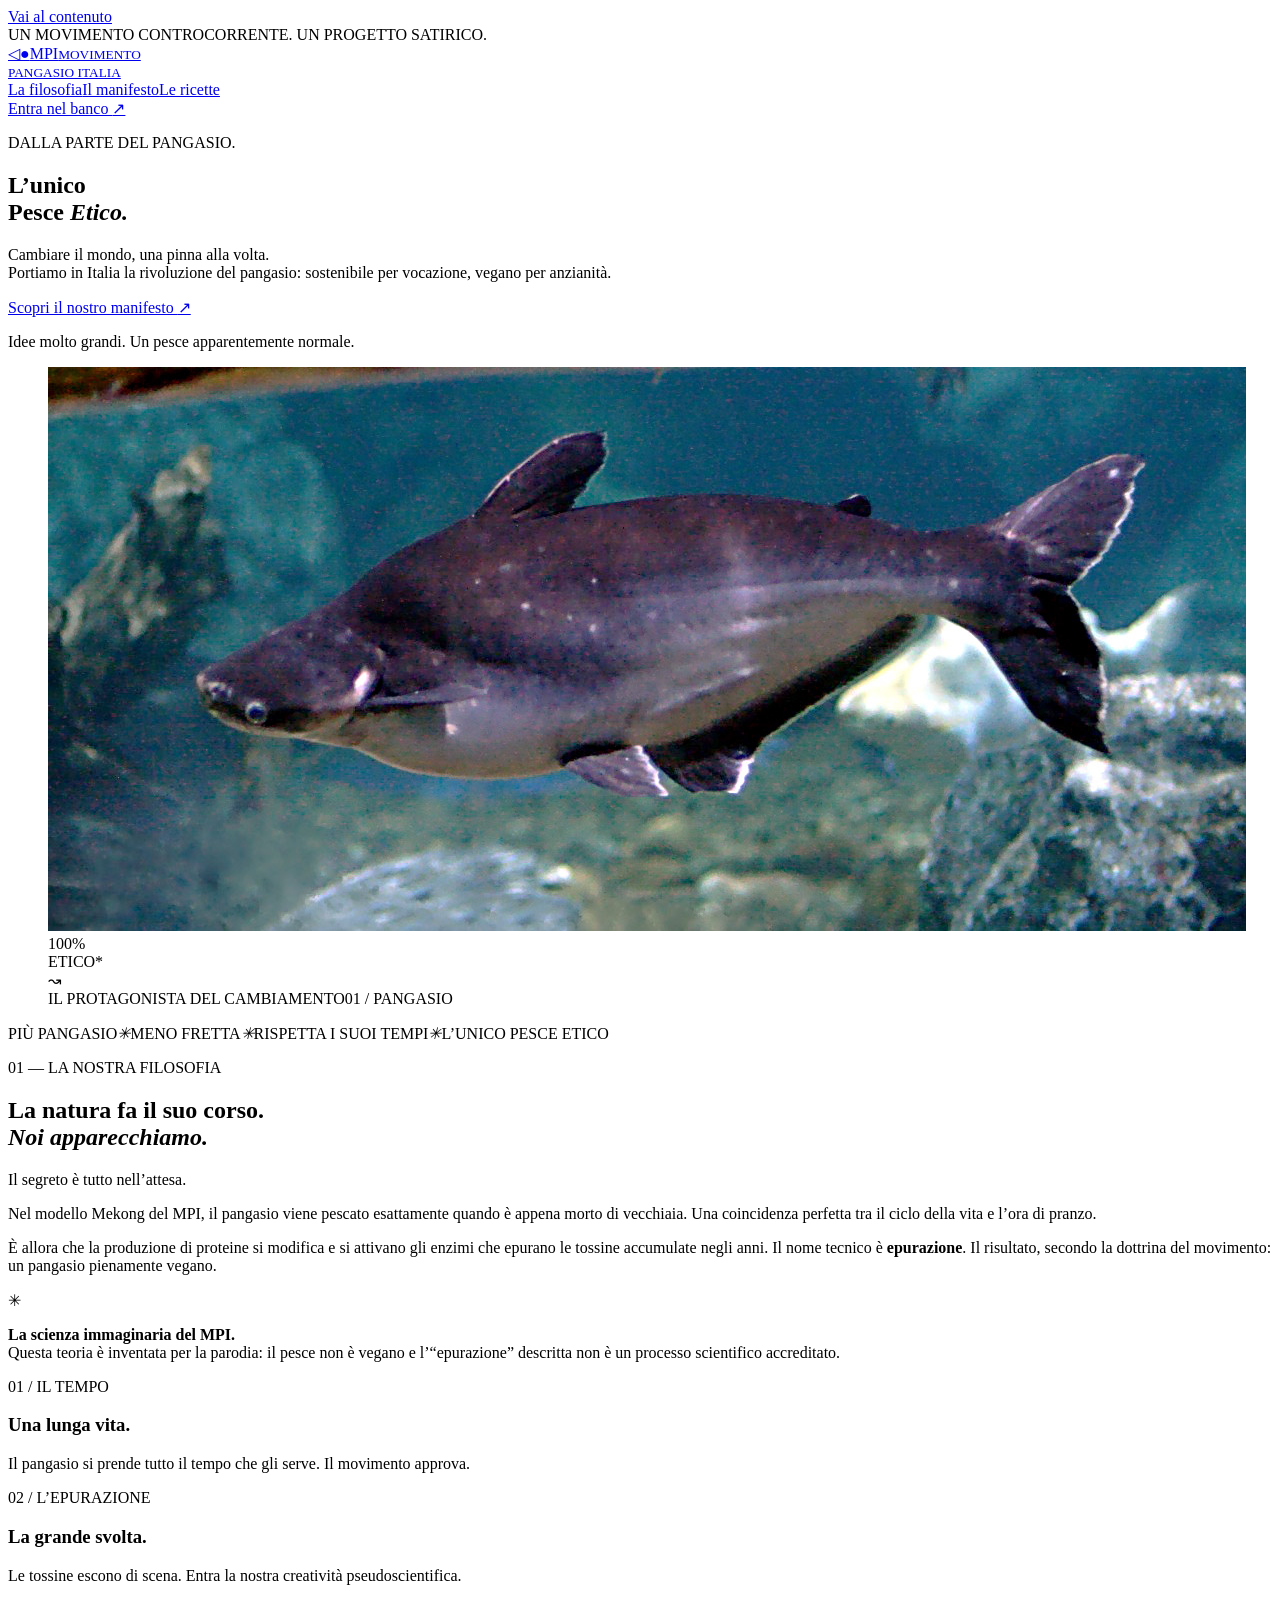
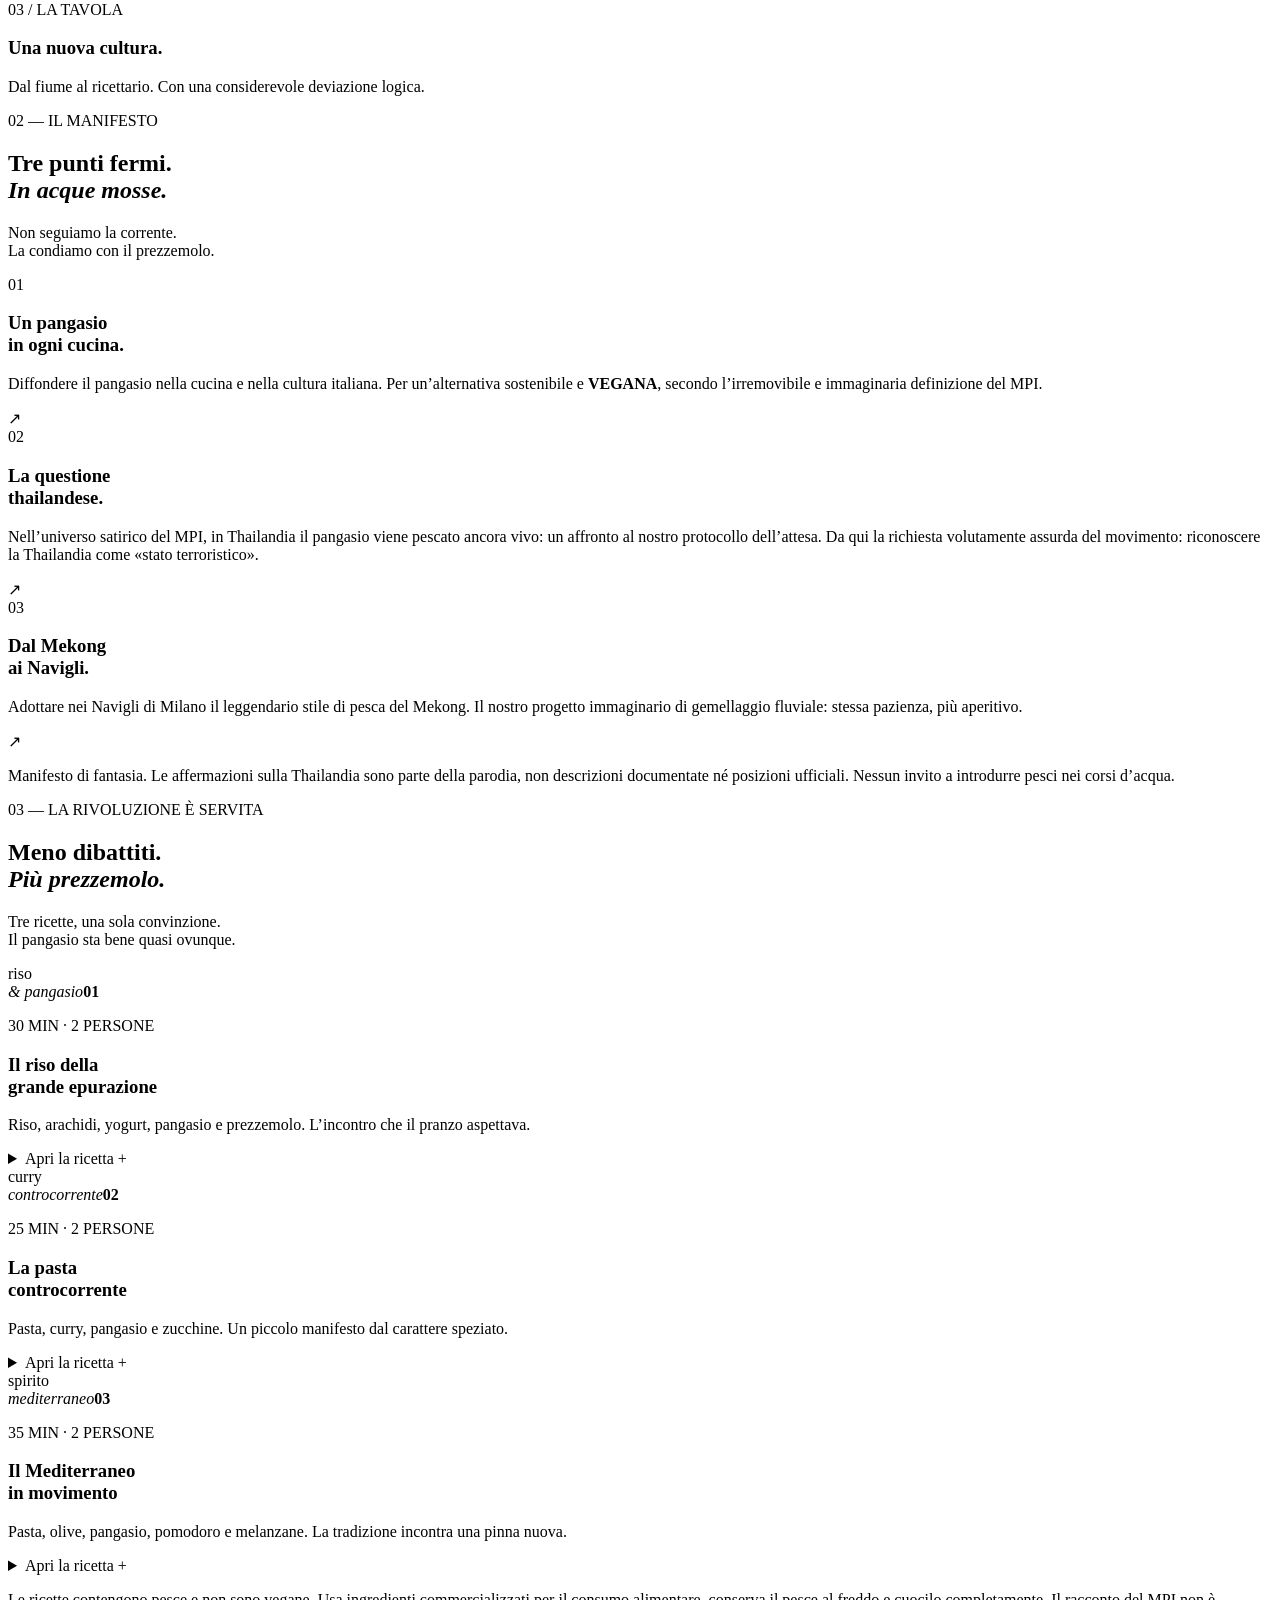
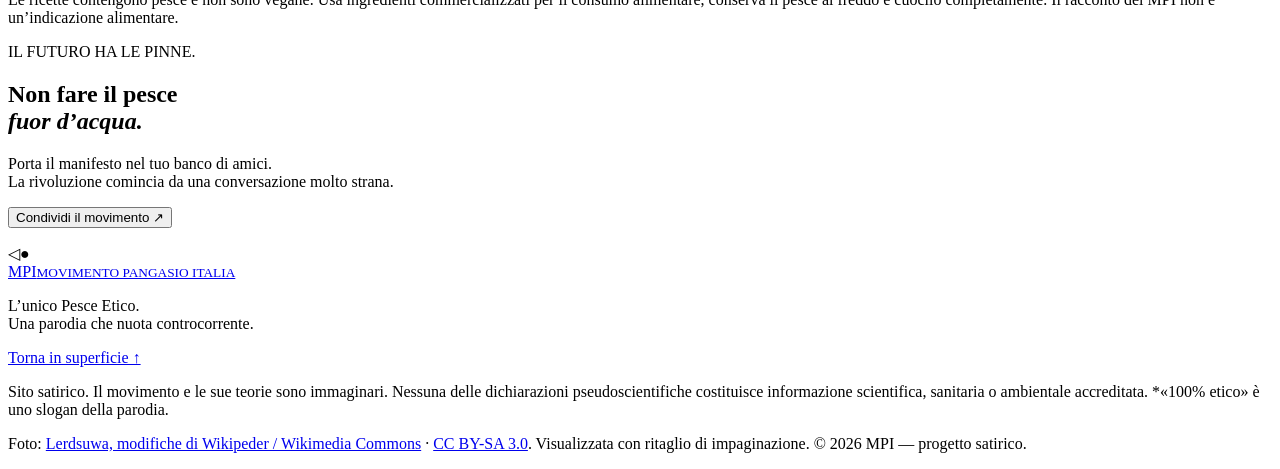
==== index.html @ 6c7c0954 "Add files via upload" ====
<!doctype html>
<html lang="it">
<head>
  <meta charset="utf-8"><meta name="viewport" content="width=device-width, initial-scale=1">
  <title>MPI — Movimento Pangasio Italia | L'unico Pesce Etico</title>
  <meta name="description" content="Il sito satirico del Movimento Pangasio Italia: un manifesto, una grande teoria e tre ricette per una rivoluzione a pinne spiegate.">
  <meta name="theme-color" content="#173e31">
  <link rel="icon" href="assets/favicon.svg" type="image/svg+xml">
  <link rel="stylesheet" href="style.css">
</head>
<body>
<a class="skip" href="#contenuto">Vai al contenuto</a>
<div class="notice">UN MOVIMENTO CONTROCORRENTE. UN PROGETTO SATIRICO.</div>
<header class="header wrap">
  <a class="brand" href="#" aria-label="MPI, inizio pagina"><span class="brand-icon" aria-hidden="true">◁<span>●</span></span><span>MPI<small>MOVIMENTO<br>PANGASIO ITALIA</small></span></a>
  <nav aria-label="Navigazione principale"><a href="#filosofia">La filosofia</a><a href="#manifesto">Il manifesto</a><a href="#ricette">Le ricette</a></nav>
  <a class="button small" href="#aderisci">Entra nel banco <span>↗</span></a>
</header>
<main id="contenuto">
<section class="hero wrap">
  <div class="hero-copy"><p class="eyebrow"><span class="dot"></span> DALLA PARTE DEL PANGASIO.</p><h1>L’unico<br>Pesce <em>Etico.</em></h1><p class="intro">Cambiare il mondo, una pinna alla volta.<br>Portiamo in Italia la rivoluzione del pangasio: sostenibile per vocazione, vegano per anzianità.</p><a class="button" href="#manifesto">Scopri il nostro manifesto <span>↗</span></a><p class="hero-note">Idee molto grandi. Un pesce apparentemente normale.</p></div>
  <figure class="hero-photo"><img src="assets/pangasio.jpg" alt="Un pangasio argentato che nuota in acquario" width="1198" height="564" fetchpriority="high"><div class="seal">100%<br><span>ETICO*</span><br>↝</div><figcaption><span>IL PROTAGONISTA DEL CAMBIAMENTO</span><span>01 / PANGASIO</span></figcaption></figure>
</section>
<div class="ticker" aria-label="Il motto del movimento"><span>PIÙ PANGASIO</span><i>✳</i><span>MENO FRETTA</span><i>✳</i><span>RISPETTA I SUOI TEMPI</span><i>✳</i><span>L’UNICO PESCE ETICO</span></div>
<section id="filosofia" class="philosophy wrap section">
  <div><p class="eyebrow">01 — LA NOSTRA FILOSOFIA</p><h2>La natura fa il suo corso.<br><em>Noi apparecchiamo.</em></h2></div>
  <div class="theory"><p class="lead">Il segreto è tutto nell’attesa.</p><p>Nel modello Mekong del MPI, il pangasio viene pescato esattamente quando è appena morto di vecchiaia. Una coincidenza perfetta tra il ciclo della vita e l’ora di pranzo.</p><p>È allora che la produzione di proteine si modifica e si attivano gli enzimi che epurano le tossine accumulate negli anni. Il nome tecnico è <strong>epurazione</strong>. Il risultato, secondo la dottrina del movimento: un pangasio pienamente vegano.</p><div class="science-note"><span>✳</span><p><strong>La scienza immaginaria del MPI.</strong><br>Questa teoria è inventata per la parodia: il pesce non è vegano e l’“epurazione” descritta non è un processo scientifico accreditato.</p></div></div>
</section>
<section class="process wrap" aria-label="Le tre fasi secondo la dottrina immaginaria MPI"><div><span>01 / IL TEMPO</span><h3>Una lunga vita.</h3><p>Il pangasio si prende tutto il tempo che gli serve. Il movimento approva.</p></div><div><span>02 / L’EPURAZIONE</span><h3>La grande svolta.</h3><p>Le tossine escono di scena. Entra la nostra creatività pseudoscientifica.</p></div><div><span>03 / LA TAVOLA</span><h3>Una nuova cultura.</h3><p>Dal fiume al ricettario. Con una considerevole deviazione logica.</p></div></section>
<section id="manifesto" class="manifesto section"><div class="wrap"><div class="section-head"><div><p class="eyebrow">02 — IL MANIFESTO</p><h2>Tre punti fermi.<br><em>In acque mosse.</em></h2></div><p>Non seguiamo la corrente.<br>La condiamo con il prezzemolo.</p></div>
<article class="pledge"><span class="number">01</span><h3>Un pangasio<br>in ogni cucina.</h3><p>Diffondere il pangasio nella cucina e nella cultura italiana. Per un’alternativa sostenibile e <strong>VEGANA</strong>, secondo l’irremovibile e immaginaria definizione del MPI.</p><span class="arrow" aria-hidden="true">↗</span></article>
<article class="pledge"><span class="number">02</span><h3>La questione<br>thailandese.</h3><p>Nell’universo satirico del MPI, in Thailandia il pangasio viene pescato ancora vivo: un affronto al nostro protocollo dell’attesa. Da qui la richiesta volutamente assurda del movimento: riconoscere la Thailandia come «stato terroristico».</p><span class="arrow" aria-hidden="true">↗</span></article>
<article class="pledge"><span class="number">03</span><h3>Dal Mekong<br>ai Navigli.</h3><p>Adottare nei Navigli di Milano il leggendario stile di pesca del Mekong. Il nostro progetto immaginario di gemellaggio fluviale: stessa pazienza, più aperitivo.</p><span class="arrow" aria-hidden="true">↗</span></article>
<p class="manifesto-note">Manifesto di fantasia. Le affermazioni sulla Thailandia sono parte della parodia, non descrizioni documentate né posizioni ufficiali. Nessun invito a introdurre pesci nei corsi d’acqua.</p>
</div></section>
<section id="ricette" class="recipes wrap section"><div class="section-head"><div><p class="eyebrow">03 — LA RIVOLUZIONE È SERVITA</p><h2>Meno dibattiti.<br><em>Più prezzemolo.</em></h2></div><p>Tre ricette, una sola convinzione.<br>Il pangasio sta bene quasi ovunque.</p></div>
<div class="recipe-grid">
<article class="recipe"><div class="recipe-art rice" aria-hidden="true"><span>riso<br><i>& pangasio</i></span><b>01</b></div><p class="eyebrow">30 MIN · 2 PERSONE</p><h3>Il riso della<br>grande epurazione</h3><p>Riso, arachidi, yogurt, pangasio e prezzemolo. L’incontro che il pranzo aspettava.</p><details><summary>Apri la ricetta <span>+</span></summary><div><h4>Ingredienti</h4><p>160 g di riso, 250 g di filetto di pangasio, 30 g di arachidi, 100 g di yogurt bianco, prezzemolo, olio, limone e sale.</p><h4>Procedimento</h4><ol><li>Lessa il riso in acqua salata.</li><li>Cuoci il pangasio in padella con poco olio, quindi dividilo in pezzi.</li><li>Mescola lo yogurt con limone e prezzemolo. Servi sul riso con il pesce e le arachidi tritate.</li></ol><p class="allergens">Allergeni: pesce, arachidi, latte.</p></div></details></article>
<article class="recipe"><div class="recipe-art curry" aria-hidden="true"><span>curry<br><i>controcorrente</i></span><b>02</b></div><p class="eyebrow">25 MIN · 2 PERSONE</p><h3>La pasta<br>controcorrente</h3><p>Pasta, curry, pangasio e zucchine. Un piccolo manifesto dal carattere speziato.</p><details><summary>Apri la ricetta <span>+</span></summary><div><h4>Ingredienti</h4><p>180 g di pasta, 250 g di pangasio, 2 zucchine, 1 cucchiaino di curry, olio, sale e acqua di cottura.</p><h4>Procedimento</h4><ol><li>Rosola le zucchine a rondelle con un filo d’olio.</li><li>Aggiungi il pangasio a cubetti e il curry, quindi porta a cottura.</li><li>Scola la pasta e saltala nel condimento con poca acqua di cottura.</li></ol><p class="allergens">Allergeni: pesce, glutine; controllare la miscela di curry.</p></div></details></article>
<article class="recipe"><div class="recipe-art tomato" aria-hidden="true"><span>spirito<br><i>mediterraneo</i></span><b>03</b></div><p class="eyebrow">35 MIN · 2 PERSONE</p><h3>Il Mediterraneo<br>in movimento</h3><p>Pasta, olive, pangasio, pomodoro e melanzane. La tradizione incontra una pinna nuova.</p><details><summary>Apri la ricetta <span>+</span></summary><div><h4>Ingredienti</h4><p>180 g di pasta, 250 g di pangasio, 1 melanzana piccola, 250 g di pomodori, 40 g di olive denocciolate, olio, aglio e basilico.</p><h4>Procedimento</h4><ol><li>Rosola la melanzana a cubetti con olio e aglio.</li><li>Unisci pomodori e olive; lascia insaporire, poi aggiungi il pesce e cuocilo completamente.</li><li>Salta la pasta nel sugo e completa con basilico.</li></ol><p class="allergens">Allergeni: pesce, glutine.</p></div></details></article>
</div><p class="recipe-note">Le ricette contengono pesce e non sono vegane. Usa ingredienti commercializzati per il consumo alimentare, conserva il pesce al freddo e cuocilo completamente. Il racconto del MPI non è un’indicazione alimentare.</p></section>
<section id="aderisci" class="join wrap"><p class="eyebrow">IL FUTURO HA LE PINNE.</p><h2>Non fare il pesce<br><em>fuor d’acqua.</em></h2><p>Porta il manifesto nel tuo banco di amici.<br>La rivoluzione comincia da una conversazione molto strana.</p><button class="button" id="share">Condividi il movimento <span>↗</span></button><p id="share-status" role="status" aria-live="polite"></p><span class="join-fish" aria-hidden="true">◁●</span></section>
</main>
<footer class="wrap"><div class="footer-top"><a class="brand" href="#">MPI<small>MOVIMENTO PANGASIO ITALIA</small></a><p>L’unico Pesce Etico.<br>Una parodia che nuota controcorrente.</p><a href="#contenuto">Torna in superficie ↑</a></div><p class="disclaimer">Sito satirico. Il movimento e le sue teorie sono immaginari. Nessuna delle dichiarazioni pseudoscientifiche costituisce informazione scientifica, sanitaria o ambientale accreditata. *«100% etico» è uno slogan della parodia.</p><p class="credits">Foto: <a href="https://commons.wikimedia.org/wiki/File:Iridescent_Shark_Catfish.jpg">Lerdsuwa, modifiche di Wikipeder / Wikimedia Commons</a> · <a href="https://creativecommons.org/licenses/by-sa/3.0/">CC BY-SA 3.0</a>. Visualizzata con ritaglio di impaginazione. © <span id="year">2026</span> MPI — progetto satirico.</p></footer>
<script src="script.js"></script>
</body></html>
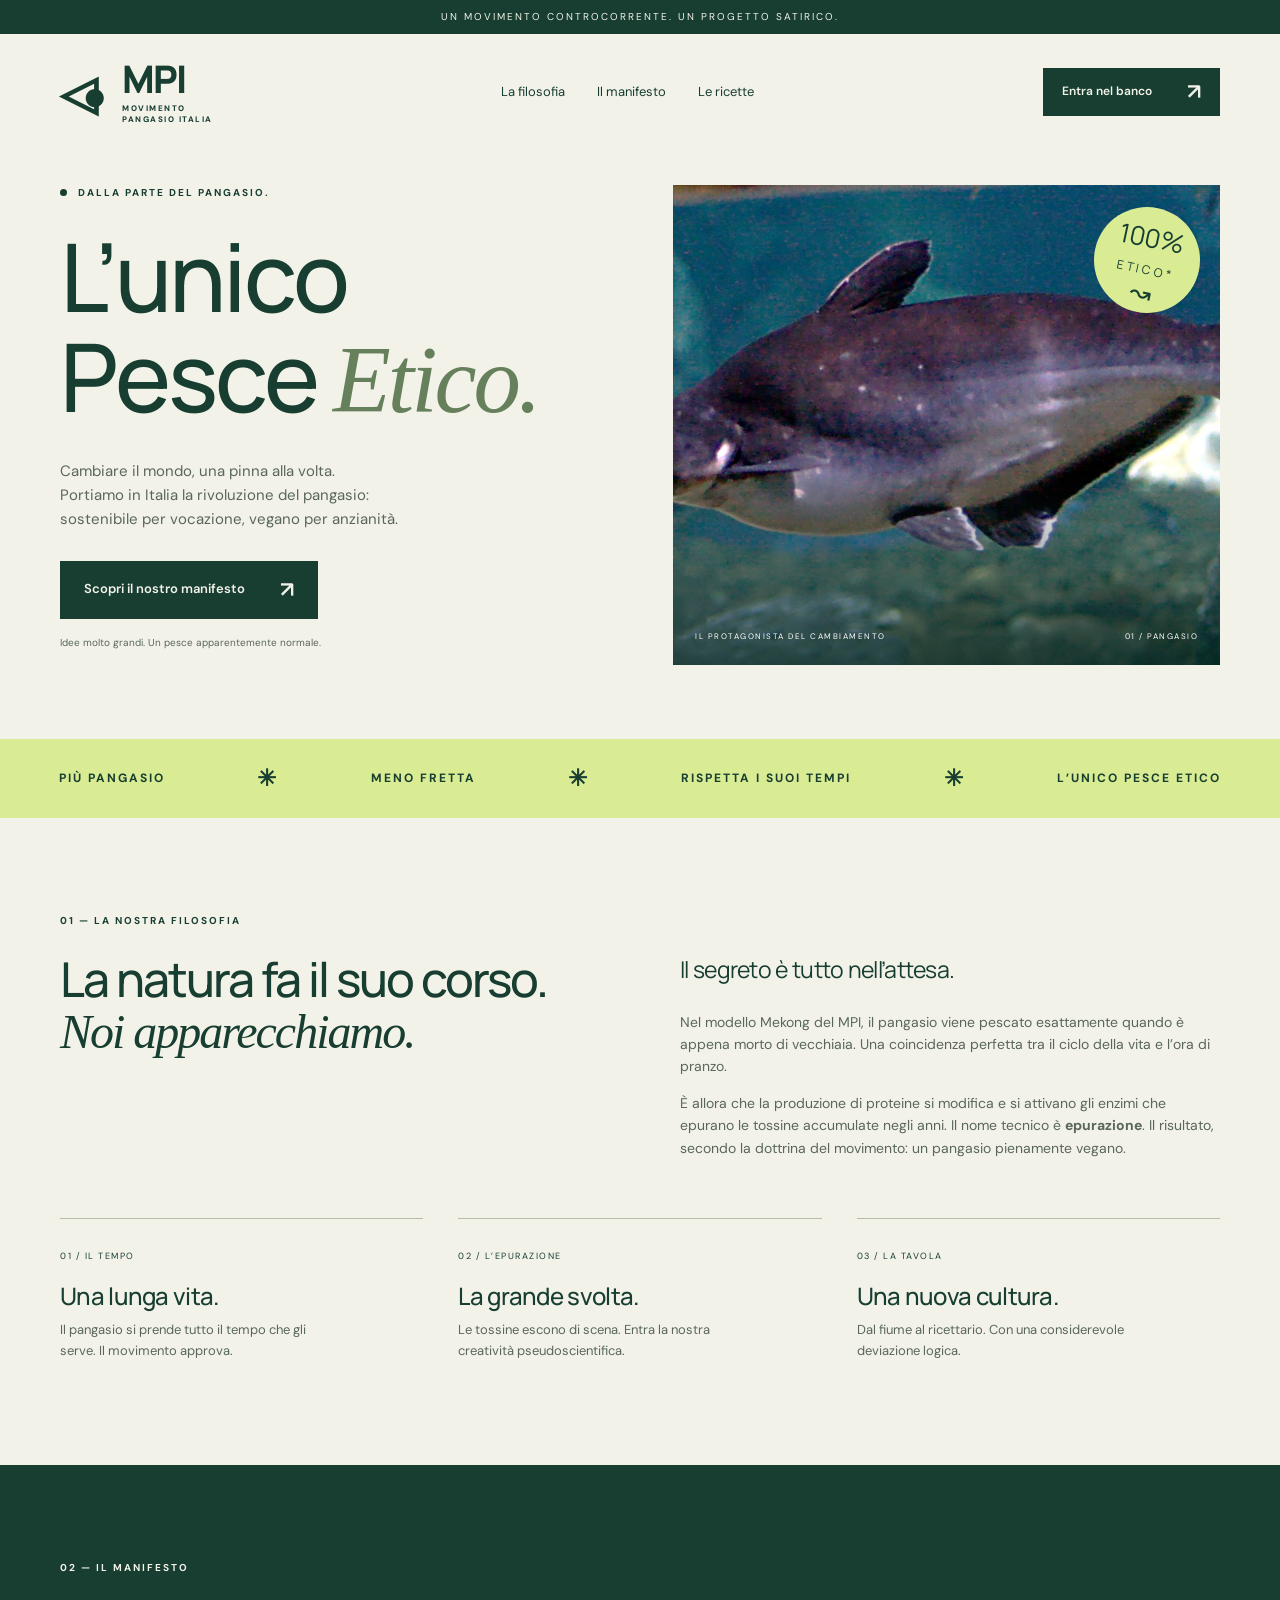
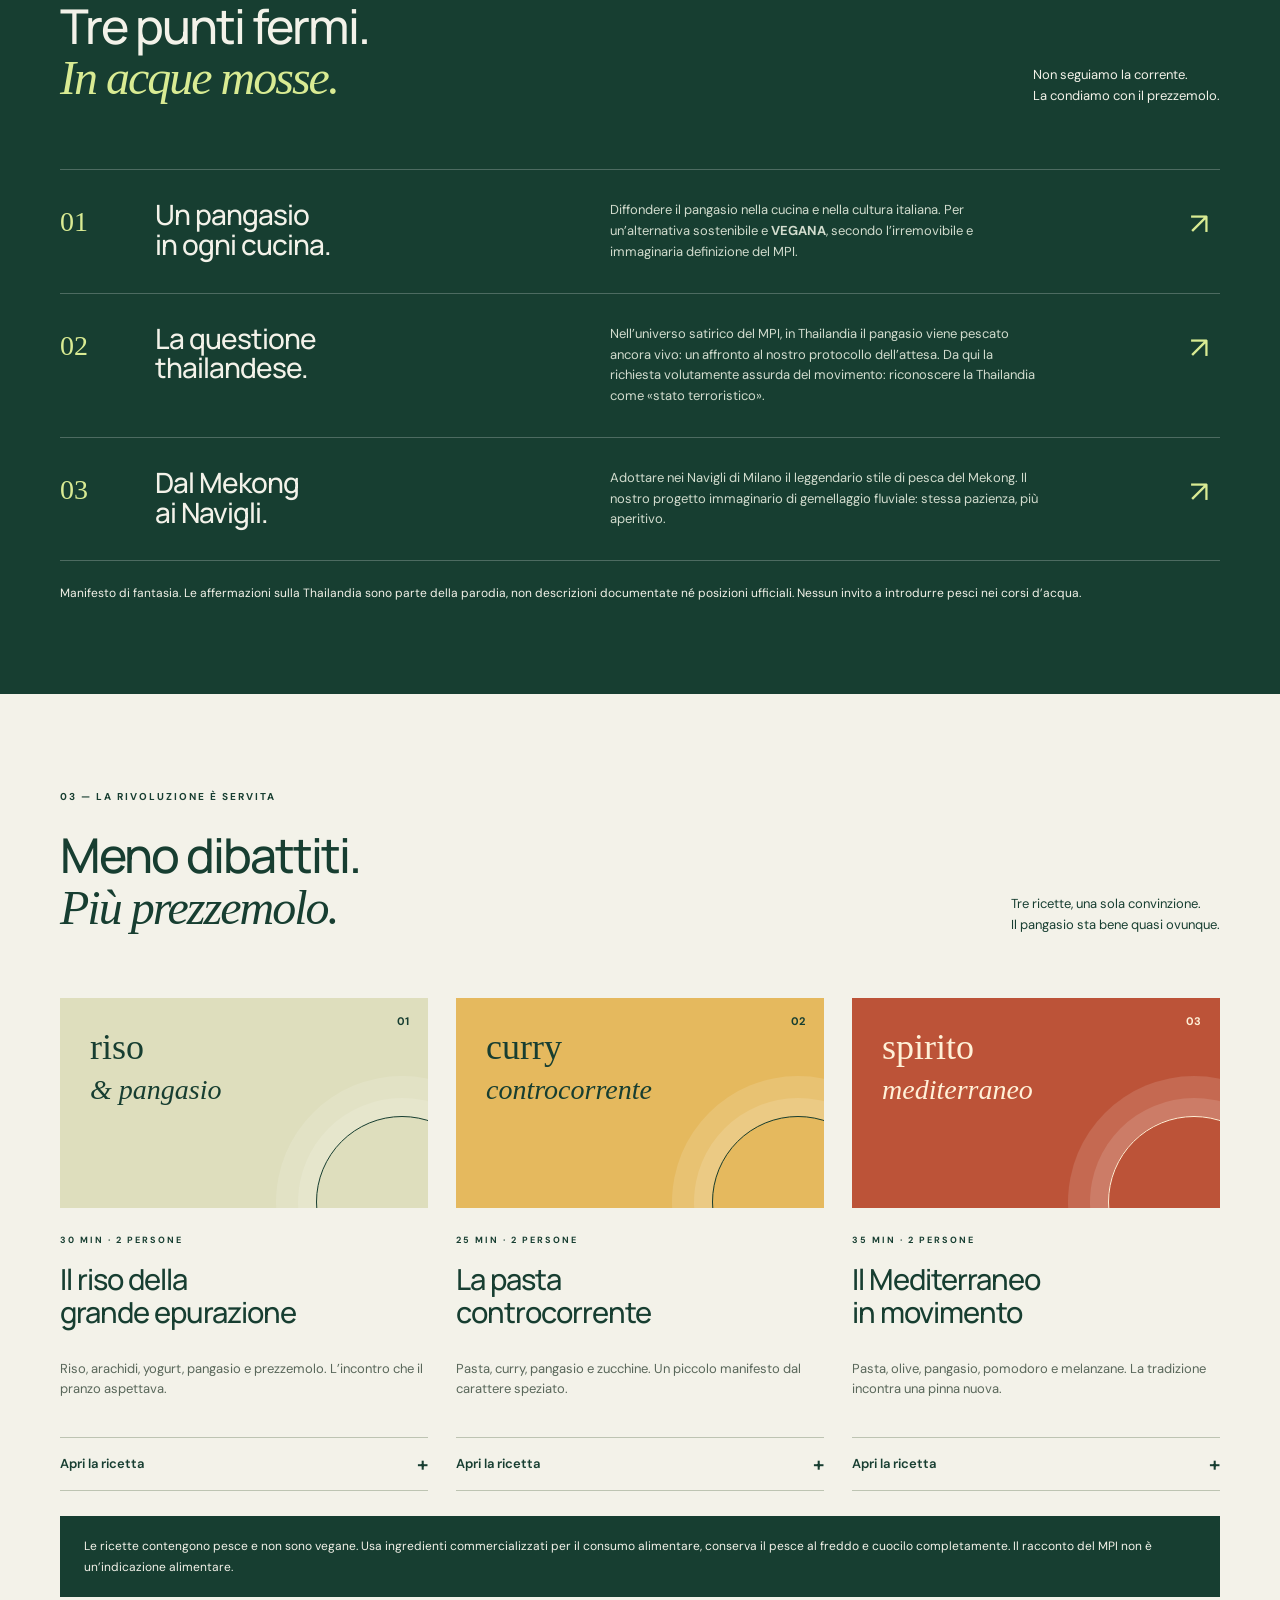
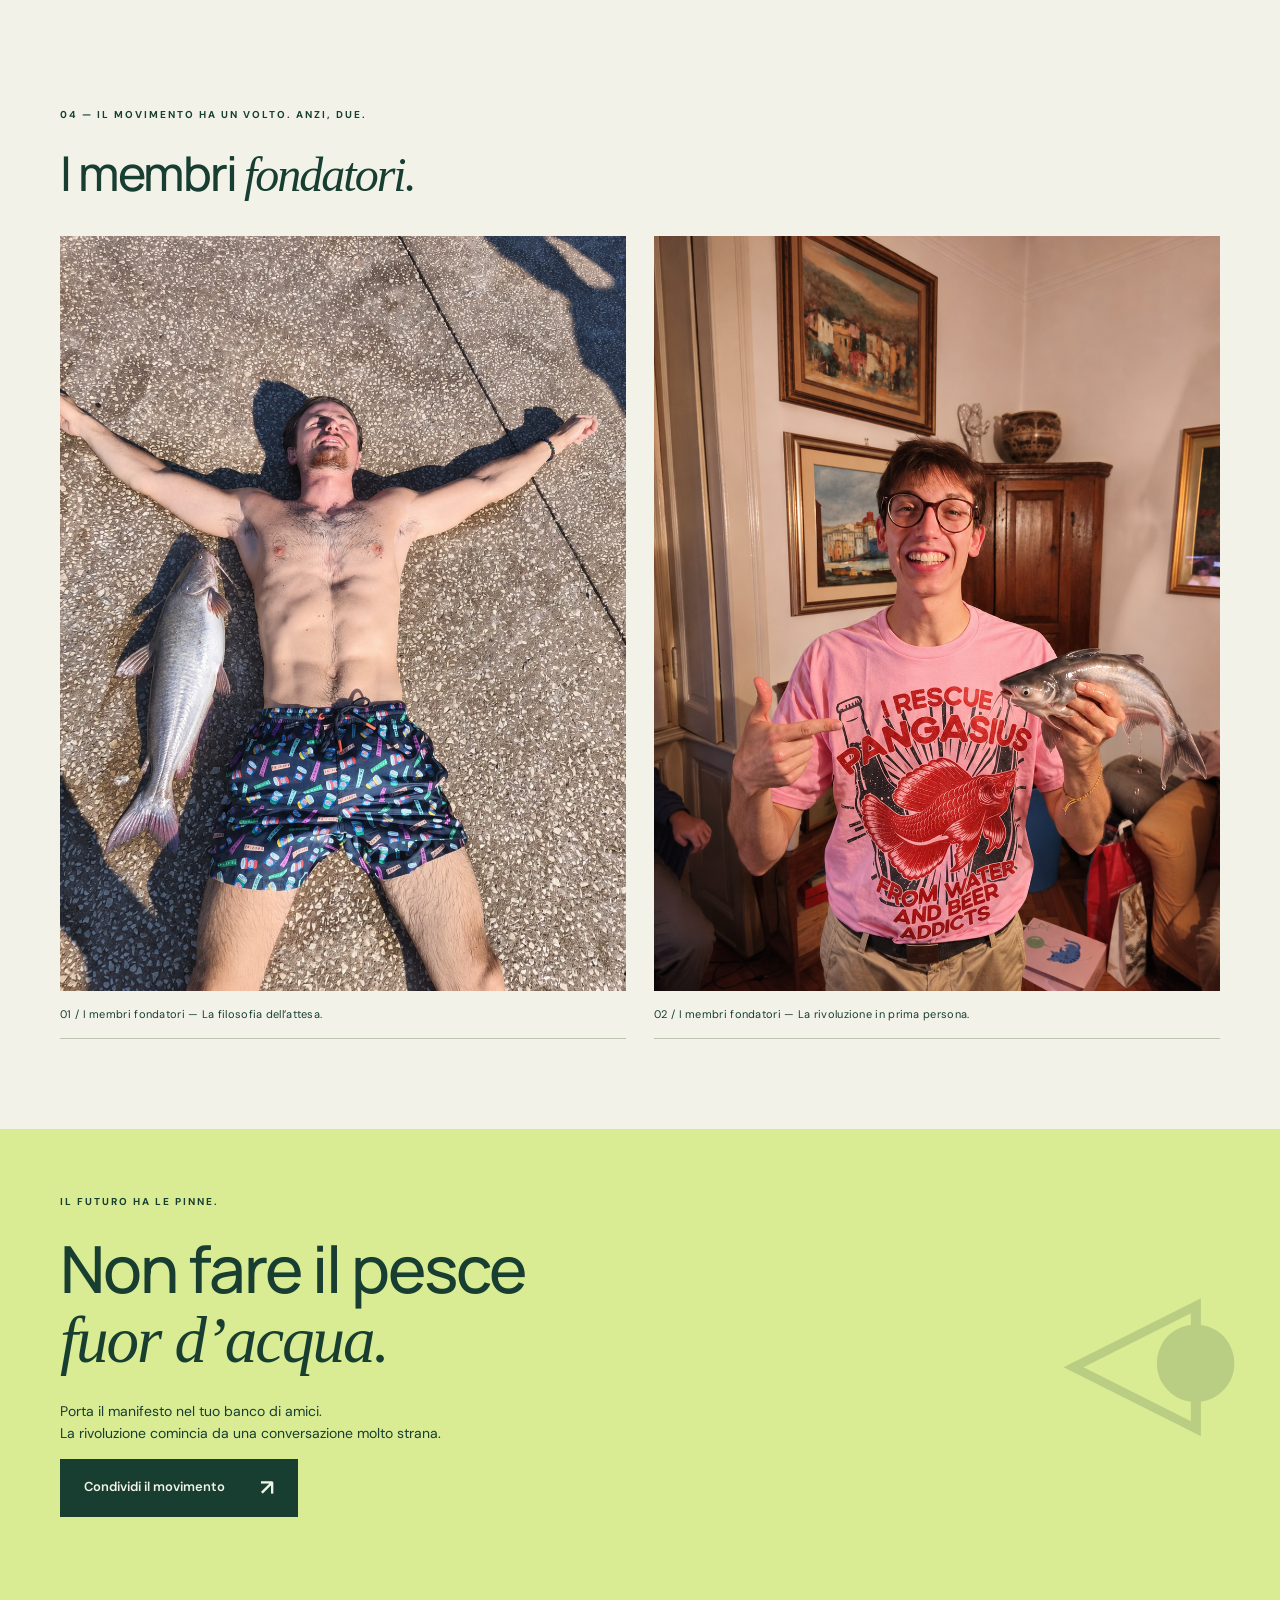
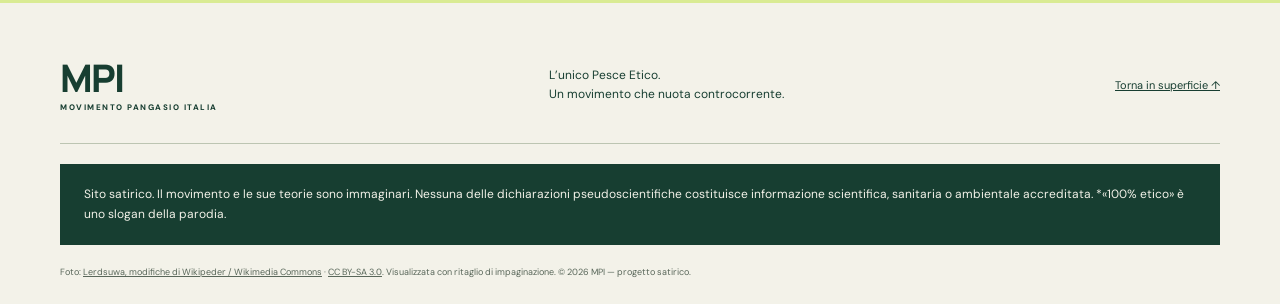
==== commit dede67c1: "Add files via upload" ====
--- a/index.html
+++ b/index.html
@@ -24,7 +24,7 @@
 <div class="ticker" aria-label="Il motto del movimento"><span>PIÙ PANGASIO</span><i>✳</i><span>MENO FRETTA</span><i>✳</i><span>RISPETTA I SUOI TEMPI</span><i>✳</i><span>L’UNICO PESCE ETICO</span></div>
 <section id="filosofia" class="philosophy wrap section">
   <div><p class="eyebrow">01 — LA NOSTRA FILOSOFIA</p><h2>La natura fa il suo corso.<br><em>Noi apparecchiamo.</em></h2></div>
-  <div class="theory"><p class="lead">Il segreto è tutto nell’attesa.</p><p>Nel modello Mekong del MPI, il pangasio viene pescato esattamente quando è appena morto di vecchiaia. Una coincidenza perfetta tra il ciclo della vita e l’ora di pranzo.</p><p>È allora che la produzione di proteine si modifica e si attivano gli enzimi che epurano le tossine accumulate negli anni. Il nome tecnico è <strong>epurazione</strong>. Il risultato, secondo la dottrina del movimento: un pangasio pienamente vegano.</p><div class="science-note"><span>✳</span><p><strong>La scienza immaginaria del MPI.</strong><br>Questa teoria è inventata per la parodia: il pesce non è vegano e l’“epurazione” descritta non è un processo scientifico accreditato.</p></div></div>
+  <div class="theory"><p class="lead">Il segreto è tutto nell’attesa.</p><p>Nel modello Mekong del MPI, il pangasio viene pescato esattamente quando è appena morto di vecchiaia. Una coincidenza perfetta tra il ciclo della vita e l’ora di pranzo.</p><p>È allora che la produzione di proteine si modifica e si attivano gli enzimi che epurano le tossine accumulate negli anni. Il nome tecnico è <strong>epurazione</strong>. Il risultato, secondo la dottrina del movimento: un pangasio pienamente vegano.</p></div>
 </section>
 <section class="process wrap" aria-label="Le tre fasi secondo la dottrina immaginaria MPI"><div><span>01 / IL TEMPO</span><h3>Una lunga vita.</h3><p>Il pangasio si prende tutto il tempo che gli serve. Il movimento approva.</p></div><div><span>02 / L’EPURAZIONE</span><h3>La grande svolta.</h3><p>Le tossine escono di scena. Entra la nostra creatività pseudoscientifica.</p></div><div><span>03 / LA TAVOLA</span><h3>Una nuova cultura.</h3><p>Dal fiume al ricettario. Con una considerevole deviazione logica.</p></div></section>
 <section id="manifesto" class="manifesto section"><div class="wrap"><div class="section-head"><div><p class="eyebrow">02 — IL MANIFESTO</p><h2>Tre punti fermi.<br><em>In acque mosse.</em></h2></div><p>Non seguiamo la corrente.<br>La condiamo con il prezzemolo.</p></div>
@@ -39,8 +39,17 @@
 <article class="recipe"><div class="recipe-art curry" aria-hidden="true"><span>curry<br><i>controcorrente</i></span><b>02</b></div><p class="eyebrow">25 MIN · 2 PERSONE</p><h3>La pasta<br>controcorrente</h3><p>Pasta, curry, pangasio e zucchine. Un piccolo manifesto dal carattere speziato.</p><details><summary>Apri la ricetta <span>+</span></summary><div><h4>Ingredienti</h4><p>180 g di pasta, 250 g di pangasio, 2 zucchine, 1 cucchiaino di curry, olio, sale e acqua di cottura.</p><h4>Procedimento</h4><ol><li>Rosola le zucchine a rondelle con un filo d’olio.</li><li>Aggiungi il pangasio a cubetti e il curry, quindi porta a cottura.</li><li>Scola la pasta e saltala nel condimento con poca acqua di cottura.</li></ol><p class="allergens">Allergeni: pesce, glutine; controllare la miscela di curry.</p></div></details></article>
 <article class="recipe"><div class="recipe-art tomato" aria-hidden="true"><span>spirito<br><i>mediterraneo</i></span><b>03</b></div><p class="eyebrow">35 MIN · 2 PERSONE</p><h3>Il Mediterraneo<br>in movimento</h3><p>Pasta, olive, pangasio, pomodoro e melanzane. La tradizione incontra una pinna nuova.</p><details><summary>Apri la ricetta <span>+</span></summary><div><h4>Ingredienti</h4><p>180 g di pasta, 250 g di pangasio, 1 melanzana piccola, 250 g di pomodori, 40 g di olive denocciolate, olio, aglio e basilico.</p><h4>Procedimento</h4><ol><li>Rosola la melanzana a cubetti con olio e aglio.</li><li>Unisci pomodori e olive; lascia insaporire, poi aggiungi il pesce e cuocilo completamente.</li><li>Salta la pasta nel sugo e completa con basilico.</li></ol><p class="allergens">Allergeni: pesce, glutine.</p></div></details></article>
 </div><p class="recipe-note">Le ricette contengono pesce e non sono vegane. Usa ingredienti commercializzati per il consumo alimentare, conserva il pesce al freddo e cuocilo completamente. Il racconto del MPI non è un’indicazione alimentare.</p></section>
+<section id="fondatori" class="founders wrap section">
+<p class="eyebrow">04 — IL MOVIMENTO HA UN VOLTO. ANZI, DUE.</p>
+<h2>I membri <em>fondatori.</em></h2>
+<div class="founder-grid">
+<figure><img src="assets/fondatore-relax.png" alt="Un membro fondatore disteso al sole accanto a un pesce" width="1086" height="1448" loading="lazy"><figcaption>01 / I membri fondatori — La filosofia dell’attesa.</figcaption></figure>
+<figure><img src="assets/fondatore-ritratto.png" alt="Un membro fondatore con una maglietta rosa che tiene un pesce" width="1086" height="1448" loading="lazy"><figcaption>02 / I membri fondatori — La rivoluzione in prima persona.</figcaption></figure>
+</div>
+</section>
 <section id="aderisci" class="join wrap"><p class="eyebrow">IL FUTURO HA LE PINNE.</p><h2>Non fare il pesce<br><em>fuor d’acqua.</em></h2><p>Porta il manifesto nel tuo banco di amici.<br>La rivoluzione comincia da una conversazione molto strana.</p><button class="button" id="share">Condividi il movimento <span>↗</span></button><p id="share-status" role="status" aria-live="polite"></p><span class="join-fish" aria-hidden="true">◁●</span></section>
 </main>
-<footer class="wrap"><div class="footer-top"><a class="brand" href="#">MPI<small>MOVIMENTO PANGASIO ITALIA</small></a><p>L’unico Pesce Etico.<br>Una parodia che nuota controcorrente.</p><a href="#contenuto">Torna in superficie ↑</a></div><p class="disclaimer">Sito satirico. Il movimento e le sue teorie sono immaginari. Nessuna delle dichiarazioni pseudoscientifiche costituisce informazione scientifica, sanitaria o ambientale accreditata. *«100% etico» è uno slogan della parodia.</p><p class="credits">Foto: <a href="https://commons.wikimedia.org/wiki/File:Iridescent_Shark_Catfish.jpg">Lerdsuwa, modifiche di Wikipeder / Wikimedia Commons</a> · <a href="https://creativecommons.org/licenses/by-sa/3.0/">CC BY-SA 3.0</a>. Visualizzata con ritaglio di impaginazione. © <span id="year">2026</span> MPI — progetto satirico.</p></footer>
+<footer class="wrap"><div class="footer-top"><a class="brand" href="#">MPI<small>MOVIMENTO PANGASIO ITALIA</small></a><p>L’unico Pesce Etico.<br>Un movimento che nuota controcorrente.</p><a href="#contenuto">Torna in superficie ↑</a></div><p class="disclaimer">Sito satirico. Il movimento e le sue teorie sono immaginari. Nessuna delle dichiarazioni pseudoscientifiche costituisce informazione scientifica, sanitaria o ambientale accreditata. *«100% etico» è uno slogan della parodia.</p><p class="credits">Foto: <a href="https://commons.wikimedia.org/wiki/File:Iridescent_Shark_Catfish.jpg">Lerdsuwa, modifiche di Wikipeder / Wikimedia Commons</a> · <a href="https://creativecommons.org/licenses/by-sa/3.0/">CC BY-SA 3.0</a>. Visualizzata con ritaglio di impaginazione. © <span id="year">2026</span> MPI — progetto satirico.</p></footer>
 <script src="script.js"></script>
 </body></html>
+
--- a/style.css
+++ b/style.css
@@ -0,0 +1,12 @@
+@import url('https://fonts.googleapis.com/css2?family=DM+Sans:wght@400;500;600;700&family=Manrope:wght@400;500;600;700;800&display=swap');
+:root{--green:#173e31;--cream:#f3f2e9;--lime:#d9eb93;--muted:#59675a}*{box-sizing:border-box}html{scroll-behavior:smooth;scroll-padding-top:30px}body{margin:0;background:var(--cream);color:var(--green);font-family:'DM Sans',sans-serif;font-size:16px;line-height:1.6}a{color:inherit}button{font:inherit}a,button,summary{-webkit-tap-highlight-color:transparent}a:focus-visible,button:focus-visible,summary:focus-visible{outline:3px solid #a8522e;outline-offset:6px}.wrap{max-width:1320px;margin:auto;padding-left:60px;padding-right:60px}.notice{background:var(--green);color:var(--cream);text-align:center;font-size:10px;letter-spacing:2px;padding:9px 15px}.header{display:flex;align-items:center;justify-content:space-between;height:116px;gap:30px}.brand{text-decoration:none;display:flex;align-items:center;gap:14px;font-family:Manrope,sans-serif;font-size:38px;font-weight:800;letter-spacing:-2px;line-height:1}.brand small{display:block;font-family:'DM Sans',sans-serif;font-size:8px;line-height:1.4;letter-spacing:1.5px;margin-top:6px}.brand-icon{font-size:48px;letter-spacing:-15px;margin-right:16px}.brand-icon span{font-size:42px}.header nav{display:flex;gap:32px;font-size:13px}.header nav a{text-decoration:none}.header nav a:hover{text-decoration:underline}.button{display:inline-flex;align-items:center;justify-content:space-between;gap:35px;background:var(--green);color:var(--cream);border:1px solid var(--green);padding:17px 23px;text-decoration:none;font-size:13px;cursor:pointer;font-weight:600}.button:hover{background:#2d5846}.button span{font-size:22px;line-height:1}.button.small{padding:12px 18px;font-size:12px}.hero{display:grid;grid-template-columns:1.03fr 1fr;gap:50px;padding-top:35px;padding-bottom:74px}.eyebrow{font-size:10px;letter-spacing:2px;font-weight:700;margin:0 0 25px}.dot{display:inline-block;width:7px;height:7px;background:var(--green);border-radius:50%;margin-right:7px}h1,h2,h3,p{margin-top:0}h1,h2,h3{font-family:Manrope,sans-serif;font-weight:500;line-height:1.06;letter-spacing:-3px}h1{font-size:clamp(70px,7.4vw,104px);margin-bottom:28px}em{font-family:Georgia,serif;font-weight:400}h1 em{color:#67805c}.intro{font-size:15px;max-width:380px;color:var(--muted);margin-bottom:30px}.hero-note{font-size:10px;margin-top:16px;color:var(--muted)}.hero-photo{position:relative;margin:0;min-height:480px;background:#0b363b;overflow:hidden}.hero-photo img{width:100%;height:100%;position:absolute;object-fit:cover;object-position:46% center}.hero-photo:after{content:'';position:absolute;inset:60% 0 0;background:linear-gradient(transparent,#072720c9);pointer-events:none}.hero-photo figcaption{position:absolute;bottom:22px;left:22px;right:22px;color:white;z-index:1;display:flex;justify-content:space-between;font-size:8px;letter-spacing:1.5px;gap:10px}.seal{position:absolute;top:22px;right:20px;z-index:1;background:var(--lime);width:106px;height:106px;border-radius:50%;transform:rotate(12deg);text-align:center;font-family:Manrope,sans-serif;font-size:26px;line-height:1.05;padding-top:17px}.seal span{font-size:12px;letter-spacing:3px}.ticker{padding:21px 25px;background:var(--lime);display:flex;justify-content:space-around;align-items:center;gap:25px;font-size:12px;font-weight:700;letter-spacing:2px;overflow:hidden;white-space:nowrap}.ticker i{font-style:normal;font-size:23px}.section{padding-top:95px;padding-bottom:90px}h2{font-size:48px;margin-bottom:25px;letter-spacing:-2px}.philosophy{display:grid;grid-template-columns:1fr 1fr;gap:80px;padding-bottom:45px}.theory{padding-top:38px;font-size:14px;color:var(--muted)}.lead{font-size:23px;color:var(--green);font-family:Manrope,sans-serif;letter-spacing:-.7px}.science-note{border-top:1px solid #c7cebc;padding-top:20px;display:flex;gap:17px;margin-top:25px;font-size:11px}.science-note>span{font-size:32px;color:var(--green)}.process{display:grid;grid-template-columns:repeat(3,1fr);gap:35px;padding-bottom:90px}.process>div{border-top:1px solid #b4bda9;padding-top:22px}.process span{font-size:9px;letter-spacing:1.5px}.process h3{font-size:24px;letter-spacing:-.7px;margin:16px 0 12px}.process p{font-size:13px;max-width:270px;color:var(--muted)}.manifesto{background:var(--green);color:var(--cream)}.section-head{display:flex;align-items:flex-end;justify-content:space-between;gap:40px;margin-bottom:40px}.section-head>p{font-size:13px;padding-bottom:10px;max-width:300px}.manifesto h2 em{color:var(--lime)}.pledge{display:grid;grid-template-columns:60px 1fr 1.3fr 30px;gap:35px;border-top:1px solid #ffffff3b;padding:30px 0;align-items:start}.number{font-family:Georgia,serif;font-size:28px;color:var(--lime)}.pledge h3{font-size:28px;letter-spacing:-1px;margin:0}.pledge p{font-size:13px;max-width:430px;margin:0;color:#d2dcce}.arrow{font-size:30px;color:var(--lime)}.manifesto-note{font-size:10px;border-top:1px solid #ffffff3b;padding-top:22px;color:#c4d0bf;margin-bottom:0}.recipe-grid{display:grid;grid-template-columns:repeat(3,1fr);gap:28px}.recipe-art{height:210px;padding:30px;position:relative;margin-bottom:25px;overflow:hidden}.recipe-art:after{content:'';width:170px;height:170px;border:1px solid currentColor;border-radius:50%;position:absolute;right:-60px;bottom:-80px;box-shadow:0 0 0 18px #ffffff20,0 0 0 40px #ffffff20}.recipe-art span{font-family:Georgia,serif;font-size:36px;line-height:1.1}.recipe-art i{font-size:28px}.recipe-art b{position:absolute;right:19px;top:15px;font-size:11px}.rice{background:#dedebd}.curry{background:#e5b95e}.tomato{background:#bc5338;color:#fff1d8}.recipe h3{font-size:29px;letter-spacing:-1px;line-height:1.15}.recipe .eyebrow{font-size:9px;margin-bottom:15px}.recipe>p:not(.eyebrow){font-size:13px;color:var(--muted);min-height:65px}.recipe details{border-top:1px solid #bdc4b2;border-bottom:1px solid #bdc4b2;font-size:13px}.recipe summary{cursor:pointer;list-style:none;padding:16px 0;font-weight:600;display:flex;justify-content:space-between}.recipe summary::-webkit-details-marker{display:none}.recipe summary span{font-size:20px;line-height:1}.recipe details[open] summary span{transform:rotate(45deg)}.recipe details div{padding:5px 0 16px}.recipe h4{font-size:12px;margin:10px 0}.recipe ol{padding-left:20px}.recipe li{margin-bottom:8px}.allergens{font-size:11px}.recipe-note{font-size:11px;color:var(--muted);margin:25px 0 0}.join{position:relative;background:var(--lime);padding-top:65px;padding-bottom:50px;overflow:hidden}.join h2{font-size:65px}.join>p:not(.eyebrow){font-size:14px}.join-fish{position:absolute;right:90px;top:80px;font-size:180px;letter-spacing:-60px;opacity:.16;pointer-events:none}#share-status{min-height:24px;margin:12px 0 0;font-size:12px;max-width:650px;overflow-wrap:anywhere}footer{padding-top:55px;padding-bottom:25px}.footer-top{display:flex;align-items:center;justify-content:space-between;gap:30px;padding-bottom:30px;border-bottom:1px solid #bcc5b2}.footer-top .brand{display:block}.footer-top p{font-size:12px;margin:0}.footer-top>a:last-child{font-size:11px}.disclaimer,.credits{font-size:10px;color:var(--muted);margin:20px 0 0}.credits{font-size:9px}.skip{position:fixed;top:-100px;left:10px;z-index:20;background:var(--lime);padding:12px}.skip:focus{top:10px}@media(min-width:1500px){.wrap{max-width:1440px}.hero-photo{min-height:530px}}@media(max-width:950px){.wrap{padding-left:30px;padding-right:30px}.header{gap:20px}.header nav{gap:18px}.hero{gap:25px}h1{font-size:76px}.hero-photo{min-height:440px}.philosophy{gap:35px}h2{font-size:40px}.pledge{gap:20px;grid-template-columns:40px 1fr 1.25fr 20px}.recipe-art{padding:20px}.recipe-art span{font-size:30px}.recipe-art i{font-size:24px}.recipe-grid{gap:20px}.join-fish{right:55px}}@media(max-width:680px){.wrap{padding-left:22px;padding-right:22px}.notice{font-size:8px;letter-spacing:1.2px}.header{height:auto;min-height:100px;flex-wrap:wrap;padding-top:22px;padding-bottom:20px;gap:20px}.brand{font-size:30px}.brand-icon{font-size:35px}.brand-icon span{font-size:32px}.header>.button{margin-left:auto}.header nav{order:3;width:100%;justify-content:space-between;border-top:1px solid #ccd1c0;padding-top:15px;font-size:12px}.hero{grid-template-columns:1fr;padding-top:25px;padding-bottom:35px;gap:25px}h1{font-size:80px}.hero-photo{min-height:340px}.hero-photo img{object-position:50% center}.hero-note{margin-bottom:0}.ticker{justify-content:flex-start;font-size:10px;gap:20px}.section{padding-top:60px;padding-bottom:55px}.philosophy{grid-template-columns:1fr;gap:0;padding-bottom:25px}.theory{padding-top:0}.process{grid-template-columns:1fr;gap:18px;padding-bottom:55px}.process p{max-width:none}.process h3{margin-top:12px}h2{font-size:38px}.section-head{display:block;margin-bottom:28px}.section-head>p{padding:0}.pledge{grid-template-columns:35px 1fr;gap:15px;padding:25px 0}.pledge h3{font-size:28px}.pledge p{grid-column:2}.pledge .arrow{display:none}.recipe-grid{grid-template-columns:1fr;gap:36px}.recipe-art{height:200px;padding:30px}.recipe-art span{font-size:40px}.recipe-art i{font-size:32px}.recipe h3 br{display:none}.recipe>p:not(.eyebrow){min-height:0}.join{margin:0 12px;padding:40px 25px 25px}.join h2{font-size:48px}.join-fish{font-size:110px;right:40px;top:150px;letter-spacing:-35px}.join .button{position:relative;z-index:1}.footer-top{flex-wrap:wrap;align-items:flex-start}.footer-top p{max-width:180px}.footer-top>a:last-child{width:100%}}@media(prefers-reduced-motion:reduce){html{scroll-behavior:auto}}
+/* Avvertenze leggibili e ritratti dei fondatori. */
+.notice,.manifesto-note{color:var(--cream)}
+.disclaimer,.recipe-note{background:var(--green);color:var(--cream);padding:20px 24px;font-size:12px;line-height:1.7}
+.manifesto-note{font-size:12px;line-height:1.7}
+.founders{padding-top:20px}
+.founder-grid{display:grid;grid-template-columns:1fr 1fr;gap:28px;margin-top:35px}
+.founder-grid figure{margin:0}
+.founder-grid img{display:block;width:100%;height:auto;aspect-ratio:3/4;object-fit:cover}
+.founder-grid figcaption{font-size:11px;padding:15px 0;border-bottom:1px solid #bdc4b2;letter-spacing:.3px}
+@media(max-width:680px){.founder-grid{grid-template-columns:1fr;gap:28px}.disclaimer,.recipe-note{padding:18px}}
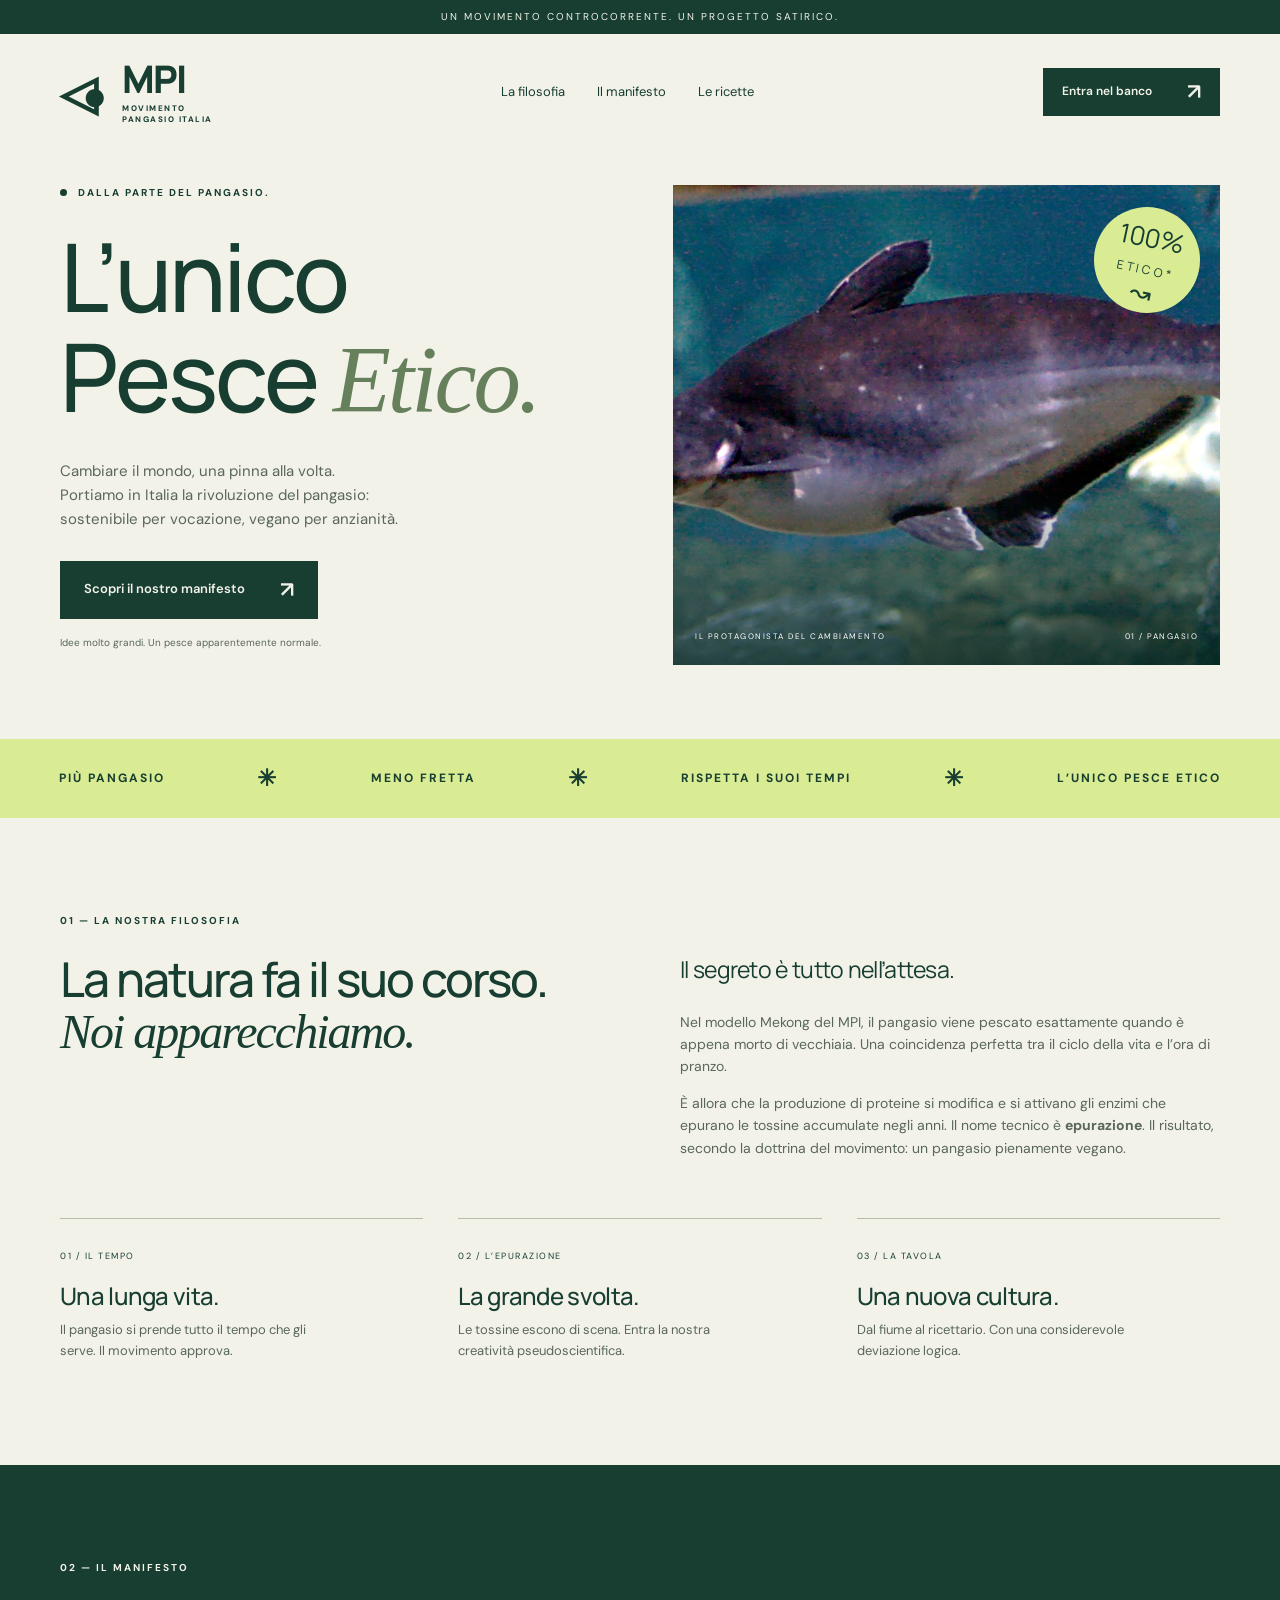
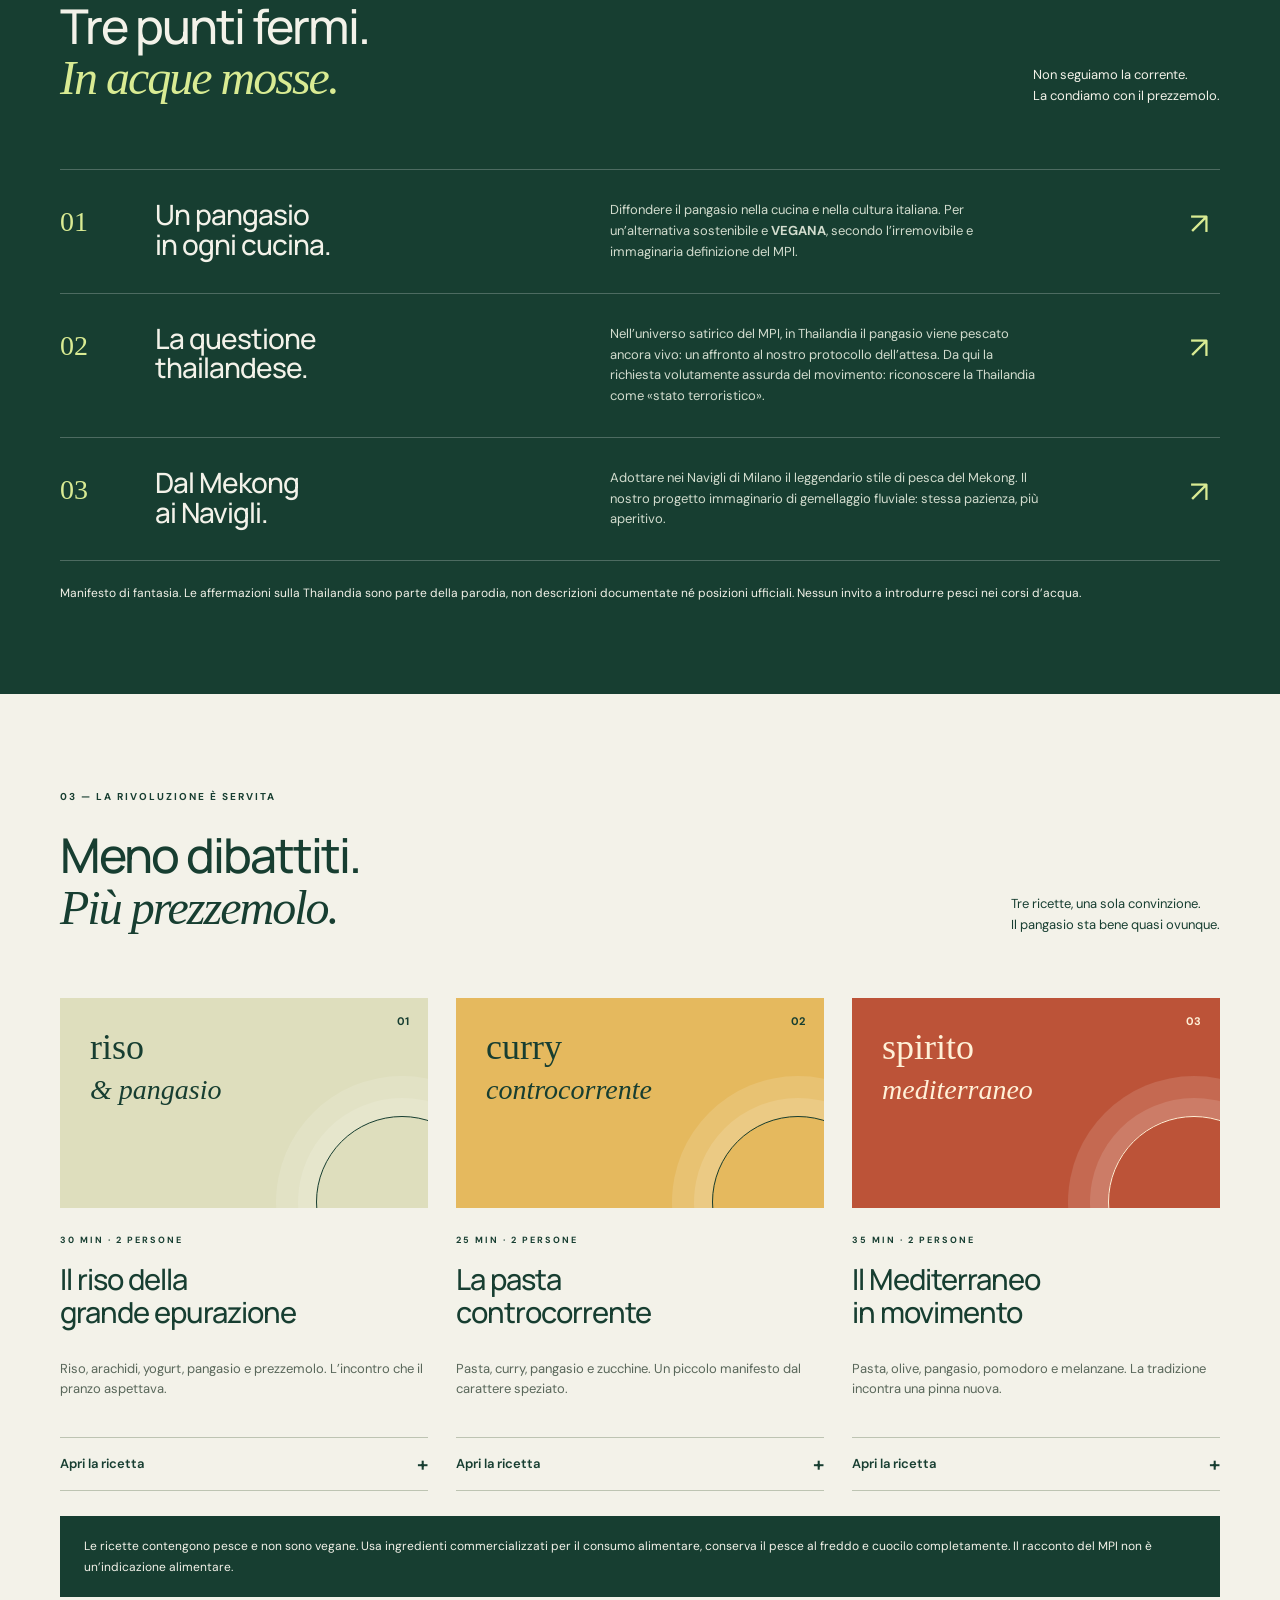
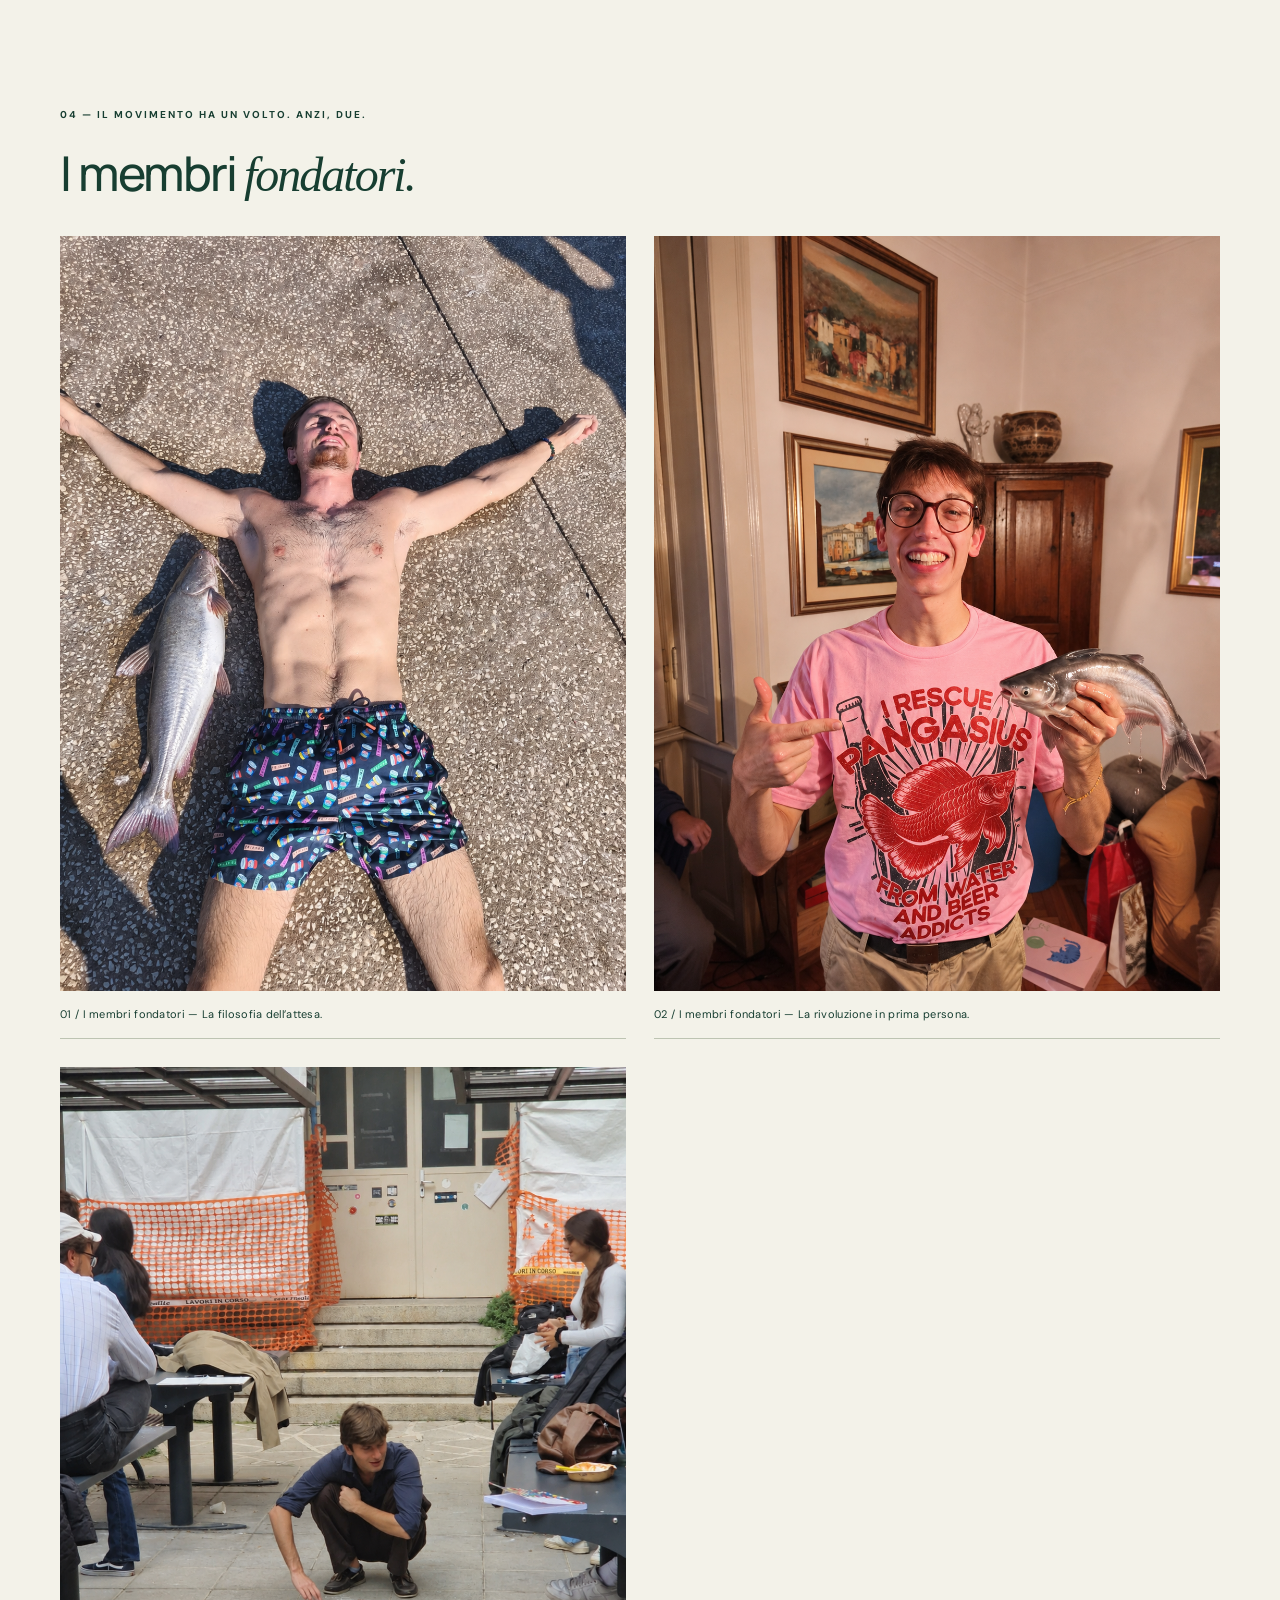
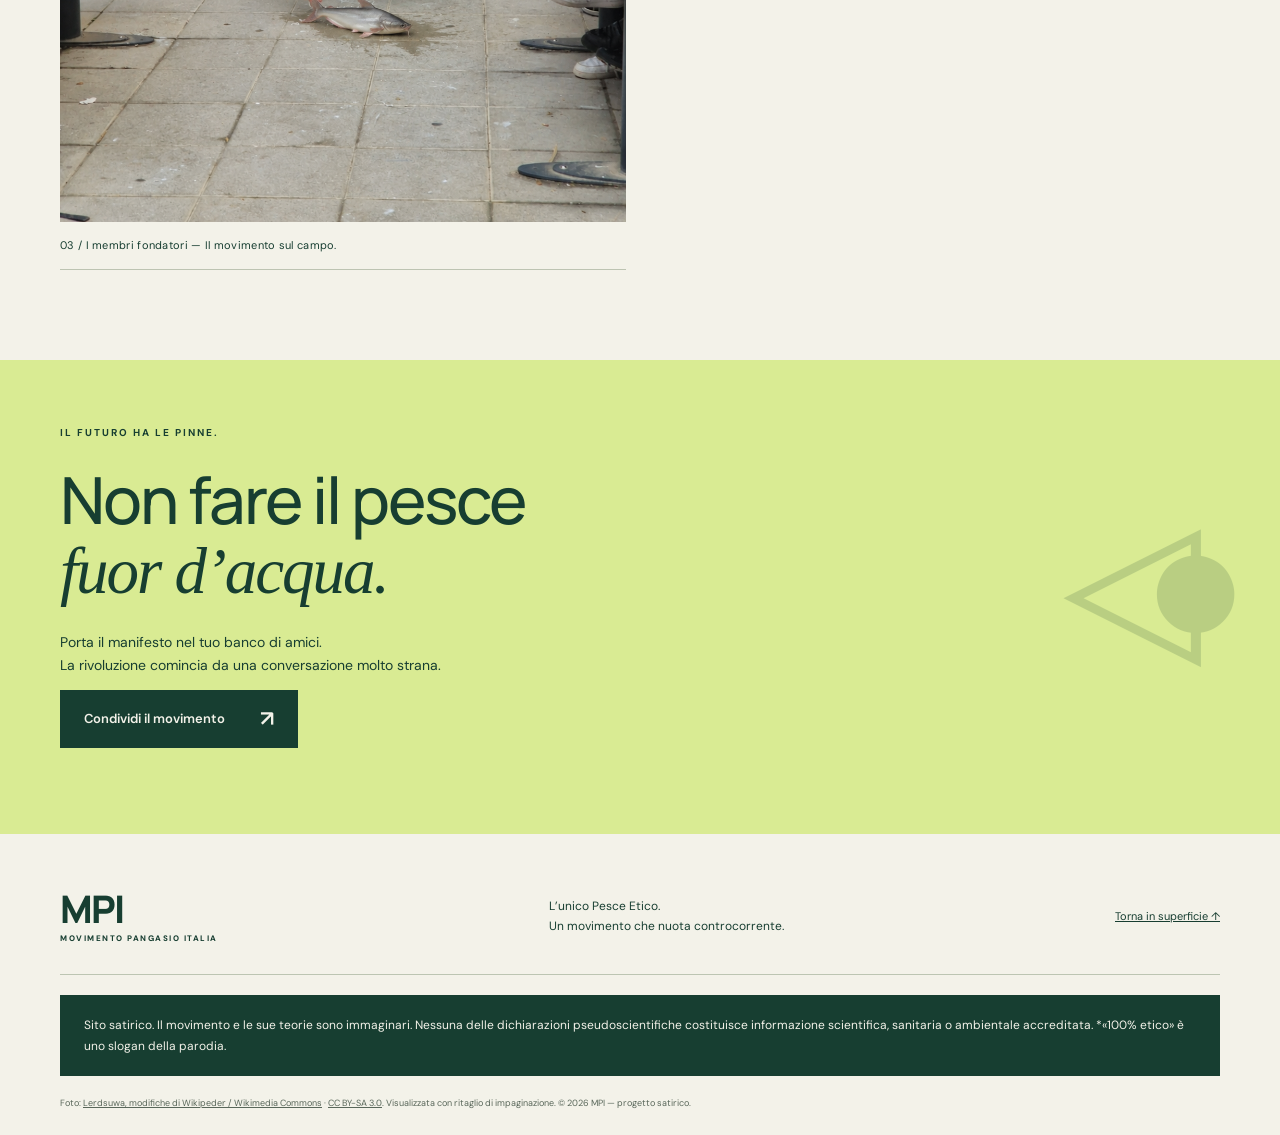
==== commit cd8fb2b4: "Add files via upload" ====
--- a/index.html
+++ b/index.html
@@ -45,6 +45,7 @@
 <div class="founder-grid">
 <figure><img src="assets/fondatore-relax.png" alt="Un membro fondatore disteso al sole accanto a un pesce" width="1086" height="1448" loading="lazy"><figcaption>01 / I membri fondatori — La filosofia dell’attesa.</figcaption></figure>
 <figure><img src="assets/fondatore-ritratto.png" alt="Un membro fondatore con una maglietta rosa che tiene un pesce" width="1086" height="1448" loading="lazy"><figcaption>02 / I membri fondatori — La rivoluzione in prima persona.</figcaption></figure>
+<figure><img src="assets/fondatore-cortile.png" alt="Un membro fondatore nel cortile universitario accanto a un pesce" width="1086" height="1448" loading="lazy"><figcaption>03 / I membri fondatori — Il movimento sul campo.</figcaption></figure>
 </div>
 </section>
 <section id="aderisci" class="join wrap"><p class="eyebrow">IL FUTURO HA LE PINNE.</p><h2>Non fare il pesce<br><em>fuor d’acqua.</em></h2><p>Porta il manifesto nel tuo banco di amici.<br>La rivoluzione comincia da una conversazione molto strana.</p><button class="button" id="share">Condividi il movimento <span>↗</span></button><p id="share-status" role="status" aria-live="polite"></p><span class="join-fish" aria-hidden="true">◁●</span></section>
@@ -53,3 +54,4 @@
 <script src="script.js"></script>
 </body></html>
 
+
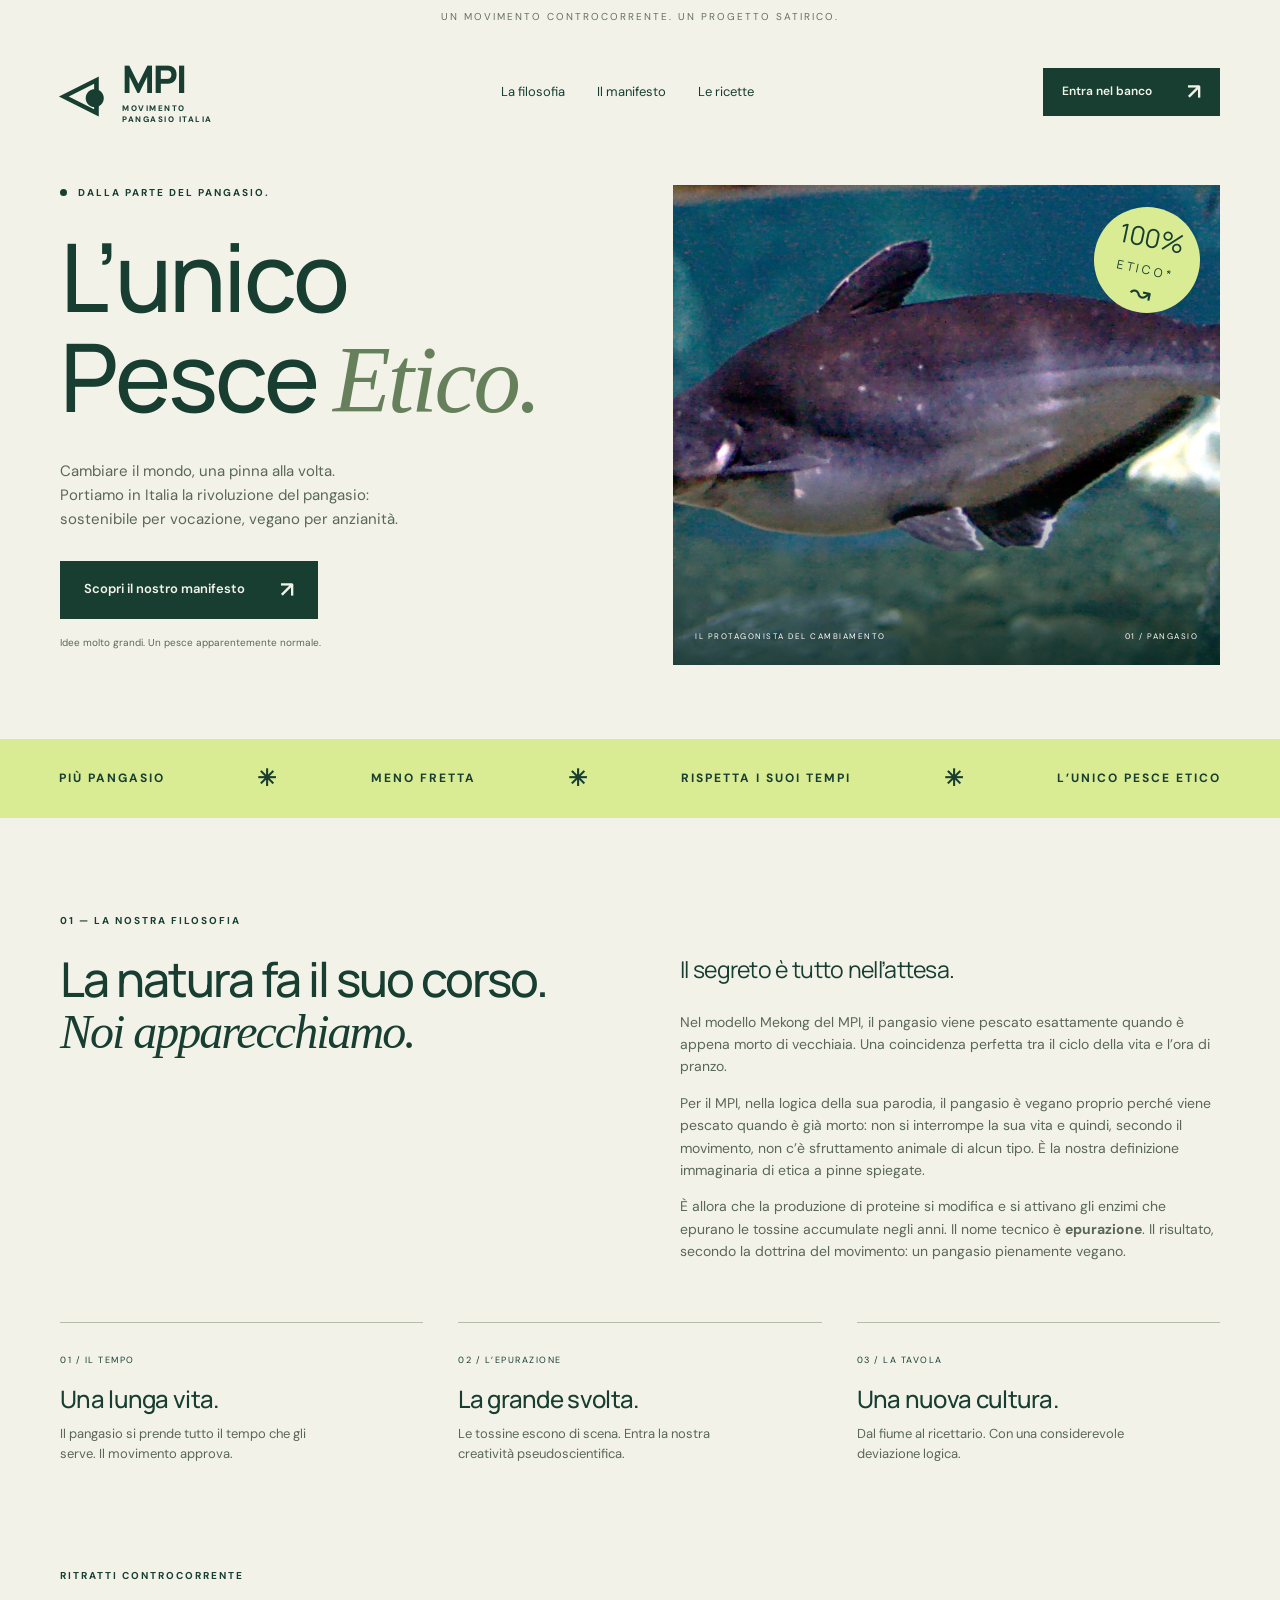
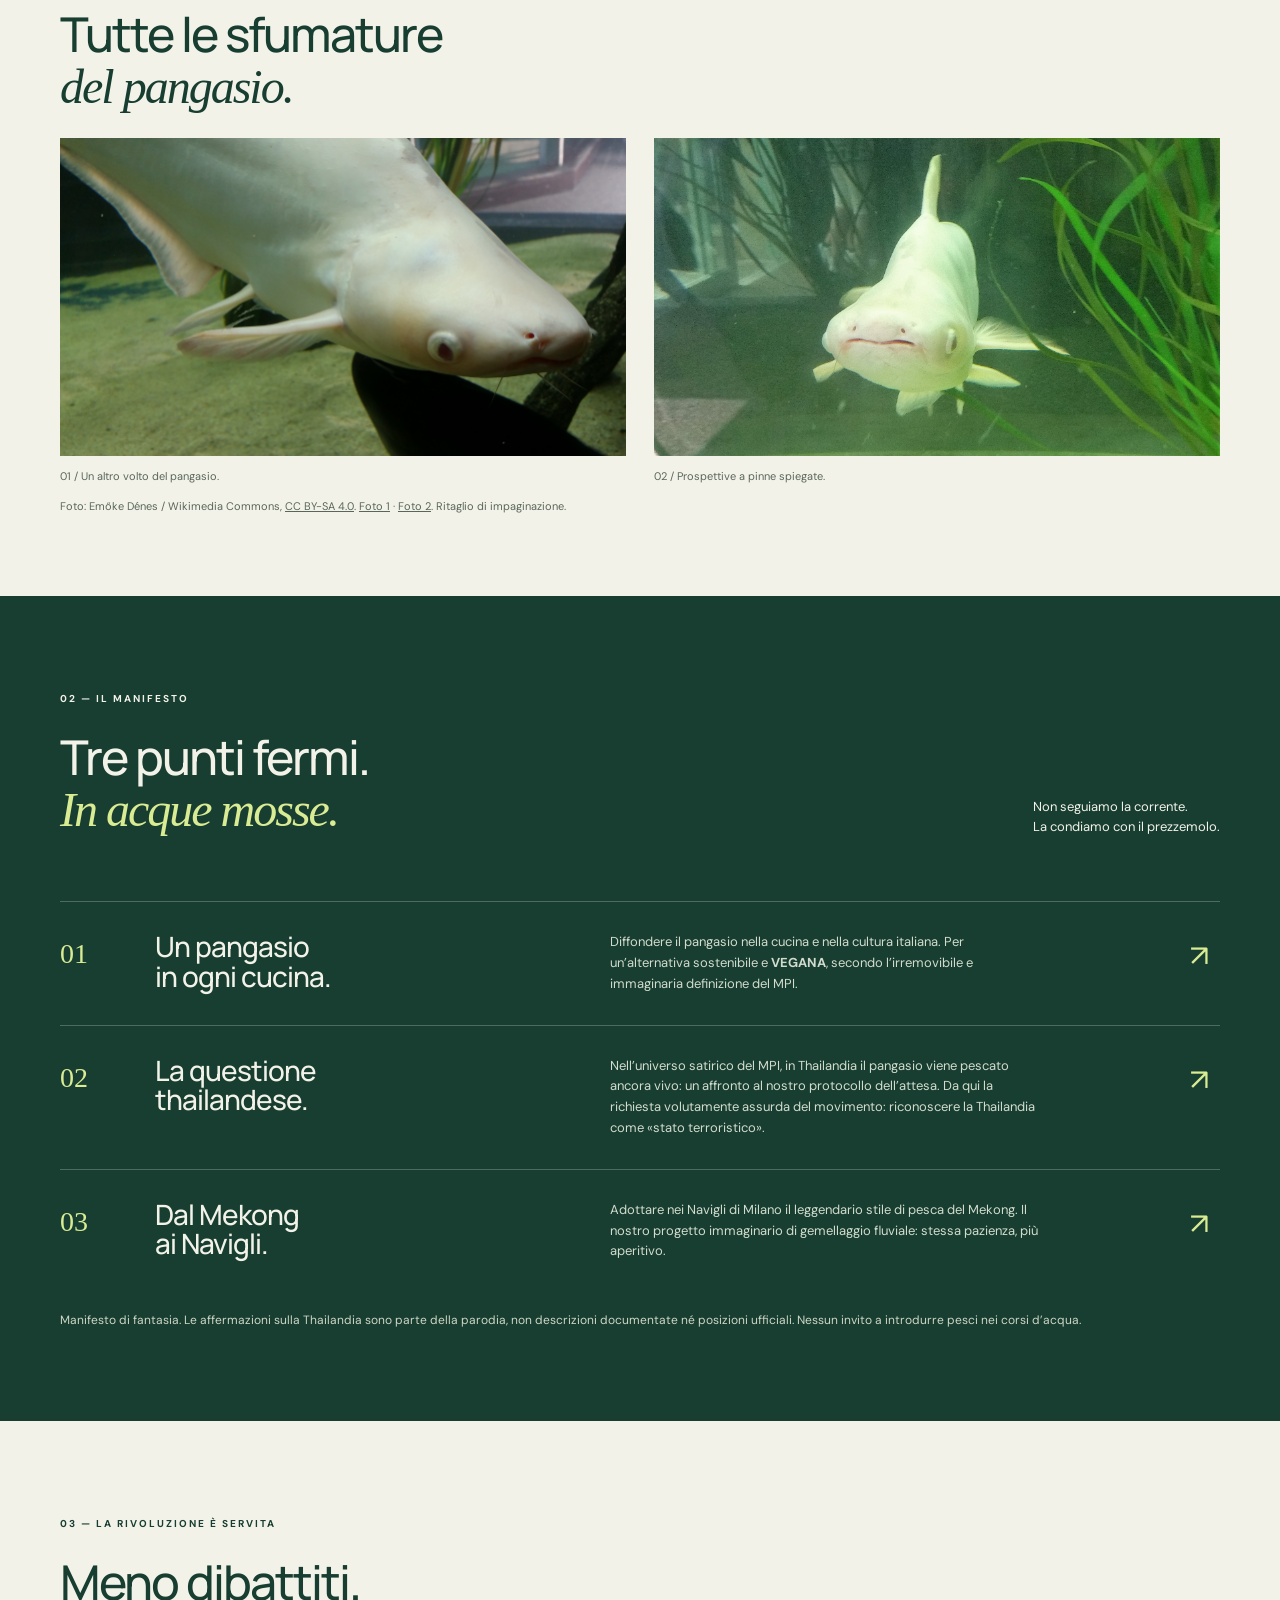
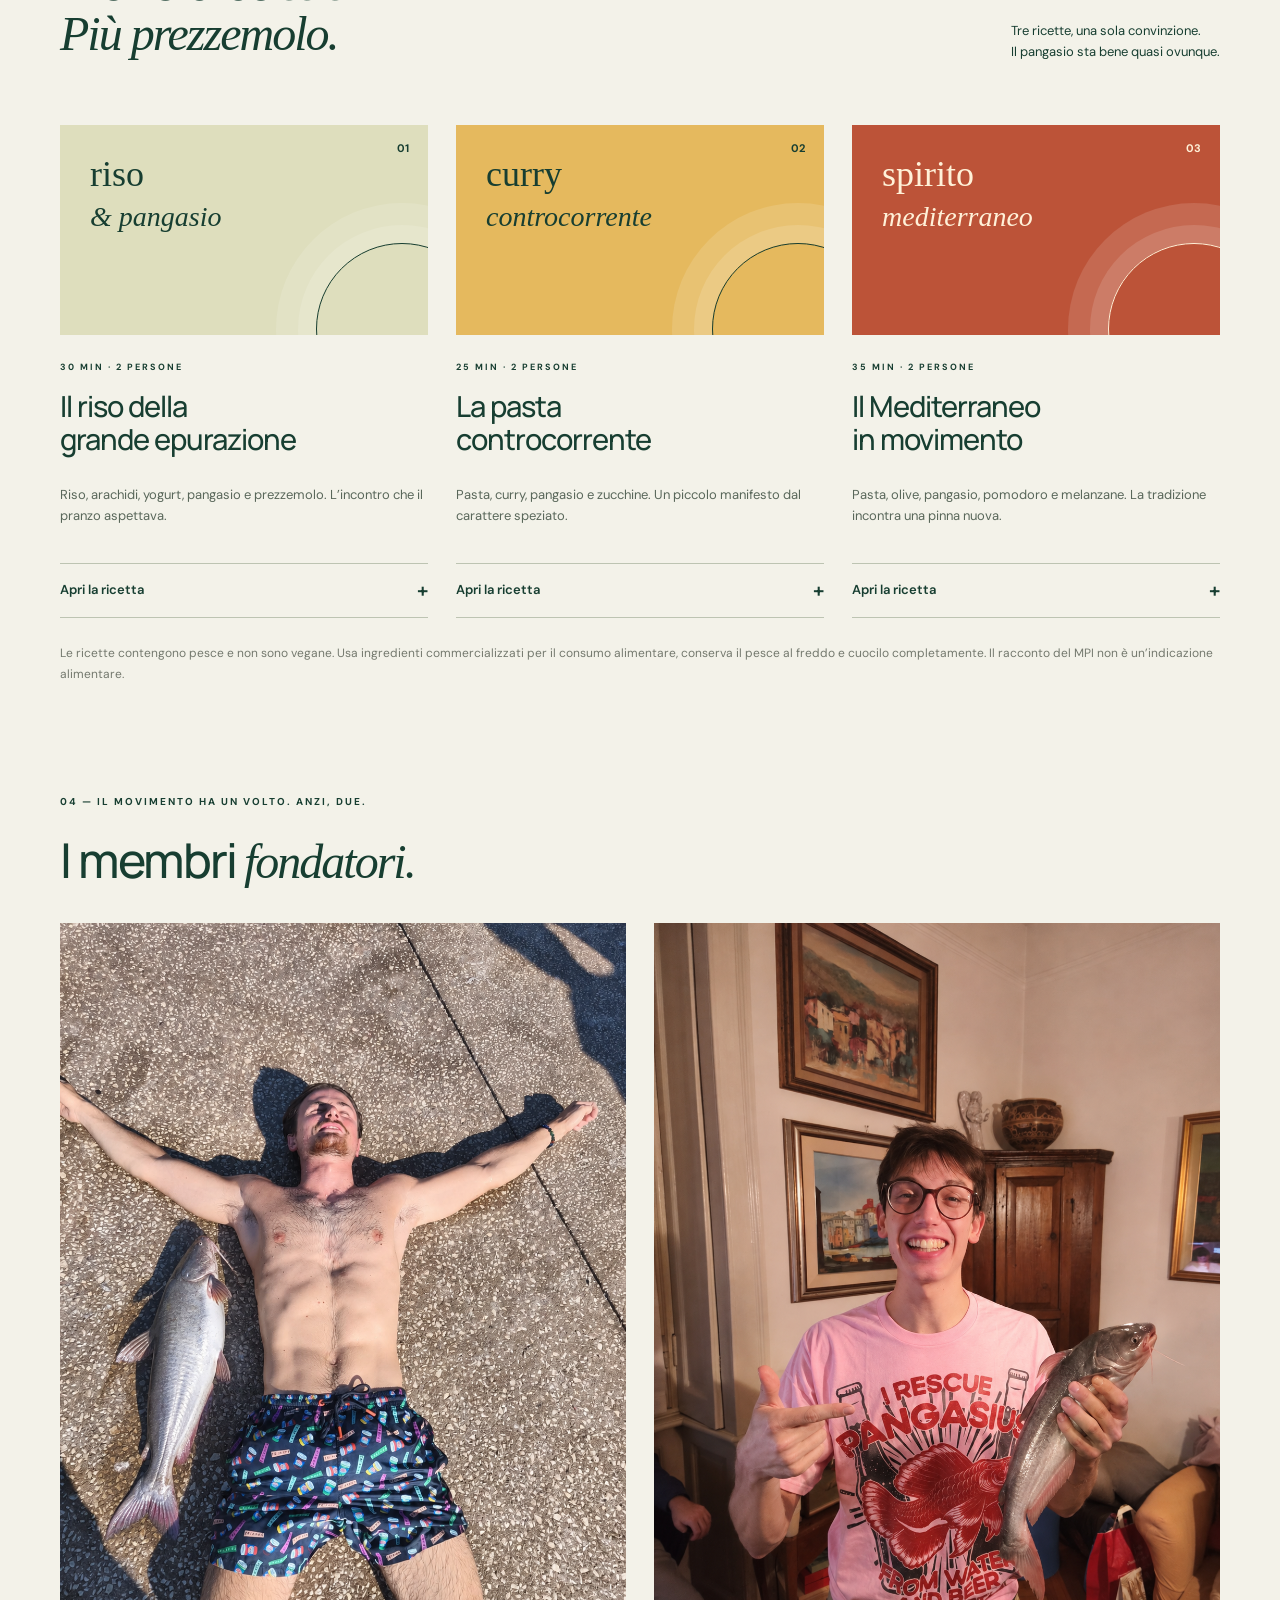
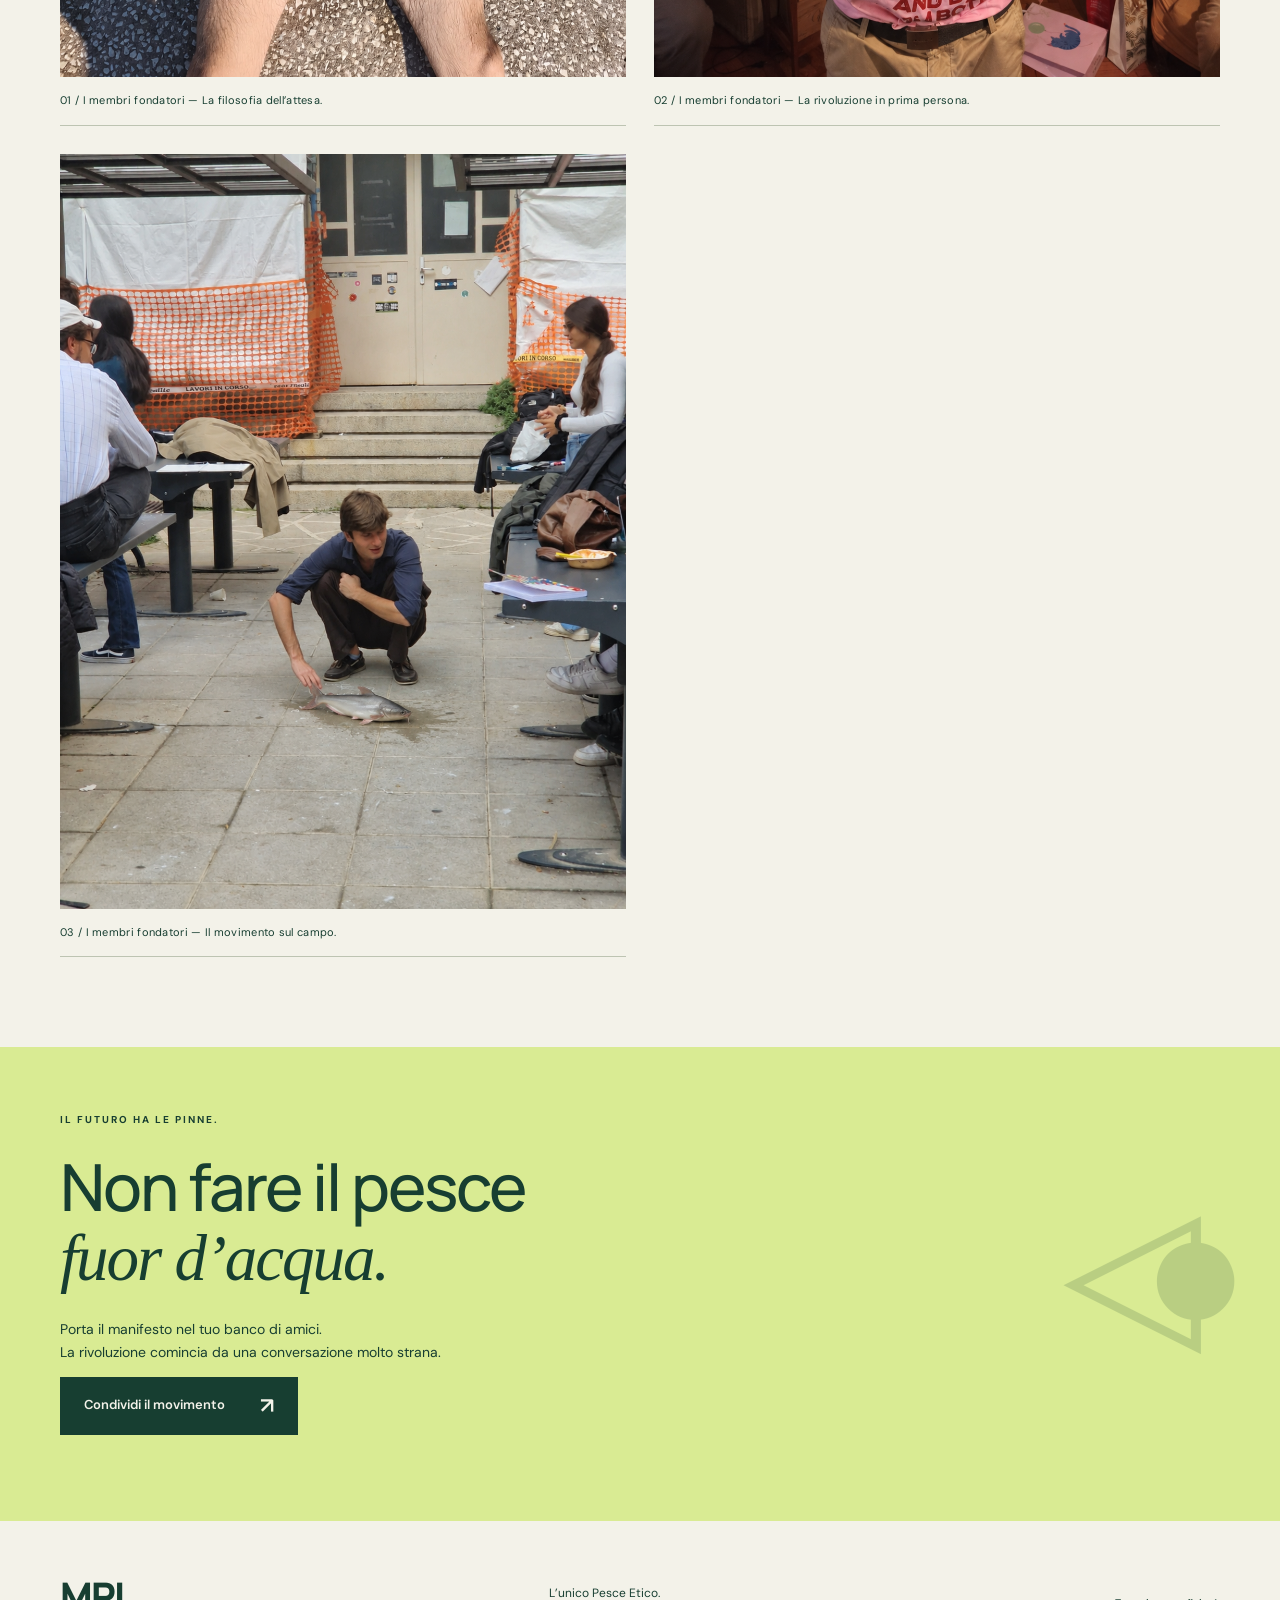
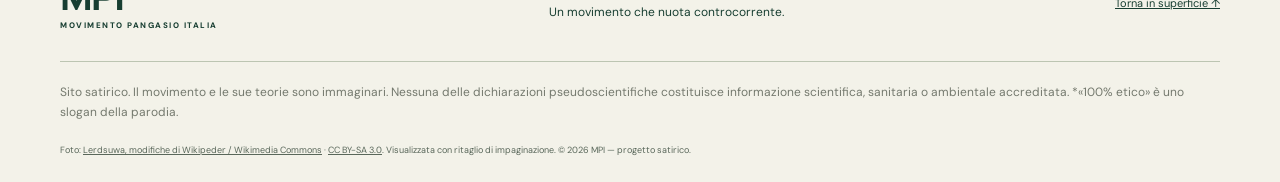
==== commit 570e8230: "Add files via upload" ====
--- a/index.html
+++ b/index.html
@@ -24,9 +24,17 @@
 <div class="ticker" aria-label="Il motto del movimento"><span>PIÙ PANGASIO</span><i>✳</i><span>MENO FRETTA</span><i>✳</i><span>RISPETTA I SUOI TEMPI</span><i>✳</i><span>L’UNICO PESCE ETICO</span></div>
 <section id="filosofia" class="philosophy wrap section">
   <div><p class="eyebrow">01 — LA NOSTRA FILOSOFIA</p><h2>La natura fa il suo corso.<br><em>Noi apparecchiamo.</em></h2></div>
-  <div class="theory"><p class="lead">Il segreto è tutto nell’attesa.</p><p>Nel modello Mekong del MPI, il pangasio viene pescato esattamente quando è appena morto di vecchiaia. Una coincidenza perfetta tra il ciclo della vita e l’ora di pranzo.</p><p>È allora che la produzione di proteine si modifica e si attivano gli enzimi che epurano le tossine accumulate negli anni. Il nome tecnico è <strong>epurazione</strong>. Il risultato, secondo la dottrina del movimento: un pangasio pienamente vegano.</p></div>
+  <div class="theory"><p class="lead">Il segreto è tutto nell’attesa.</p><p>Nel modello Mekong del MPI, il pangasio viene pescato esattamente quando è appena morto di vecchiaia. Una coincidenza perfetta tra il ciclo della vita e l’ora di pranzo.</p><p>Per il MPI, nella logica della sua parodia, il pangasio è vegano proprio perché viene pescato quando è già morto: non si interrompe la sua vita e quindi, secondo il movimento, non c’è sfruttamento animale di alcun tipo. È la nostra definizione immaginaria di etica a pinne spiegate.</p><p>È allora che la produzione di proteine si modifica e si attivano gli enzimi che epurano le tossine accumulate negli anni. Il nome tecnico è <strong>epurazione</strong>. Il risultato, secondo la dottrina del movimento: un pangasio pienamente vegano.</p></div>
 </section>
 <section class="process wrap" aria-label="Le tre fasi secondo la dottrina immaginaria MPI"><div><span>01 / IL TEMPO</span><h3>Una lunga vita.</h3><p>Il pangasio si prende tutto il tempo che gli serve. Il movimento approva.</p></div><div><span>02 / L’EPURAZIONE</span><h3>La grande svolta.</h3><p>Le tossine escono di scena. Entra la nostra creatività pseudoscientifica.</p></div><div><span>03 / LA TAVOLA</span><h3>Una nuova cultura.</h3><p>Dal fiume al ricettario. Con una considerevole deviazione logica.</p></div></section>
+<section class="fish-gallery wrap section" aria-labelledby="fish-title">
+<p class="eyebrow">RITRATTI CONTROCORRENTE</p><h2 id="fish-title">Tutte le sfumature<br><em>del pangasio.</em></h2>
+<div class="fish-grid">
+<figure><img src="assets/pangasio-albino.jpg" alt="Pangasio albino che nuota nell’acquario di Southend-on-Sea" width="4530" height="2548" loading="lazy"><figcaption>01 / Un altro volto del pangasio.</figcaption></figure>
+<figure><img src="assets/pangasio-acquario.jpg" alt="Un pangasio albino visto da vicino in acquario" width="3382" height="1902" loading="lazy"><figcaption>02 / Prospettive a pinne spiegate.</figcaption></figure>
+</div>
+<p class="photo-credit">Foto: Emőke Dénes / Wikimedia Commons, <a href="https://creativecommons.org/licenses/by-sa/4.0/">CC BY-SA 4.0</a>. <a href="https://commons.wikimedia.org/wiki/File:Hal_-_Pangasianodon_hypophthalmus_-_2.jpg">Foto 1</a> · <a href="https://commons.wikimedia.org/wiki/File:Hal_-_Pangasianodon_hypophthalmus_-_3.jpg">Foto 2</a>. Ritaglio di impaginazione.</p>
+</section>
 <section id="manifesto" class="manifesto section"><div class="wrap"><div class="section-head"><div><p class="eyebrow">02 — IL MANIFESTO</p><h2>Tre punti fermi.<br><em>In acque mosse.</em></h2></div><p>Non seguiamo la corrente.<br>La condiamo con il prezzemolo.</p></div>
 <article class="pledge"><span class="number">01</span><h3>Un pangasio<br>in ogni cucina.</h3><p>Diffondere il pangasio nella cucina e nella cultura italiana. Per un’alternativa sostenibile e <strong>VEGANA</strong>, secondo l’irremovibile e immaginaria definizione del MPI.</p><span class="arrow" aria-hidden="true">↗</span></article>
 <article class="pledge"><span class="number">02</span><h3>La questione<br>thailandese.</h3><p>Nell’universo satirico del MPI, in Thailandia il pangasio viene pescato ancora vivo: un affronto al nostro protocollo dell’attesa. Da qui la richiesta volutamente assurda del movimento: riconoscere la Thailandia come «stato terroristico».</p><span class="arrow" aria-hidden="true">↗</span></article>
--- a/style.css
+++ b/style.css
@@ -10,3 +10,14 @@
 .founder-grid img{display:block;width:100%;height:auto;aspect-ratio:3/4;object-fit:cover}
 .founder-grid figcaption{font-size:11px;padding:15px 0;border-bottom:1px solid #bdc4b2;letter-spacing:.3px}
 @media(max-width:680px){.founder-grid{grid-template-columns:1fr;gap:28px}.disclaimer,.recipe-note{padding:18px}}
+
+/* Note integrate nel testo, senza riquadri o cornici. */
+.notice{background:transparent;color:#64705f}
+.disclaimer,.recipe-note{background:transparent;color:#74796e;padding:0;border:0;font-size:12px;line-height:1.7}
+.manifesto-note{border:0;color:#ced6c6;padding-top:18px}
+.fish-gallery{padding-top:0;padding-bottom:70px}
+.fish-grid{display:grid;grid-template-columns:1fr 1fr;gap:28px}
+.fish-grid figure{margin:0}
+.fish-grid img{display:block;width:100%;height:auto;aspect-ratio:16/9;object-fit:cover}
+.fish-grid figcaption,.photo-credit{font-size:11px;color:var(--muted);margin-top:12px}
+@media(max-width:680px){.fish-grid{grid-template-columns:1fr}.disclaimer,.recipe-note{padding:0}}
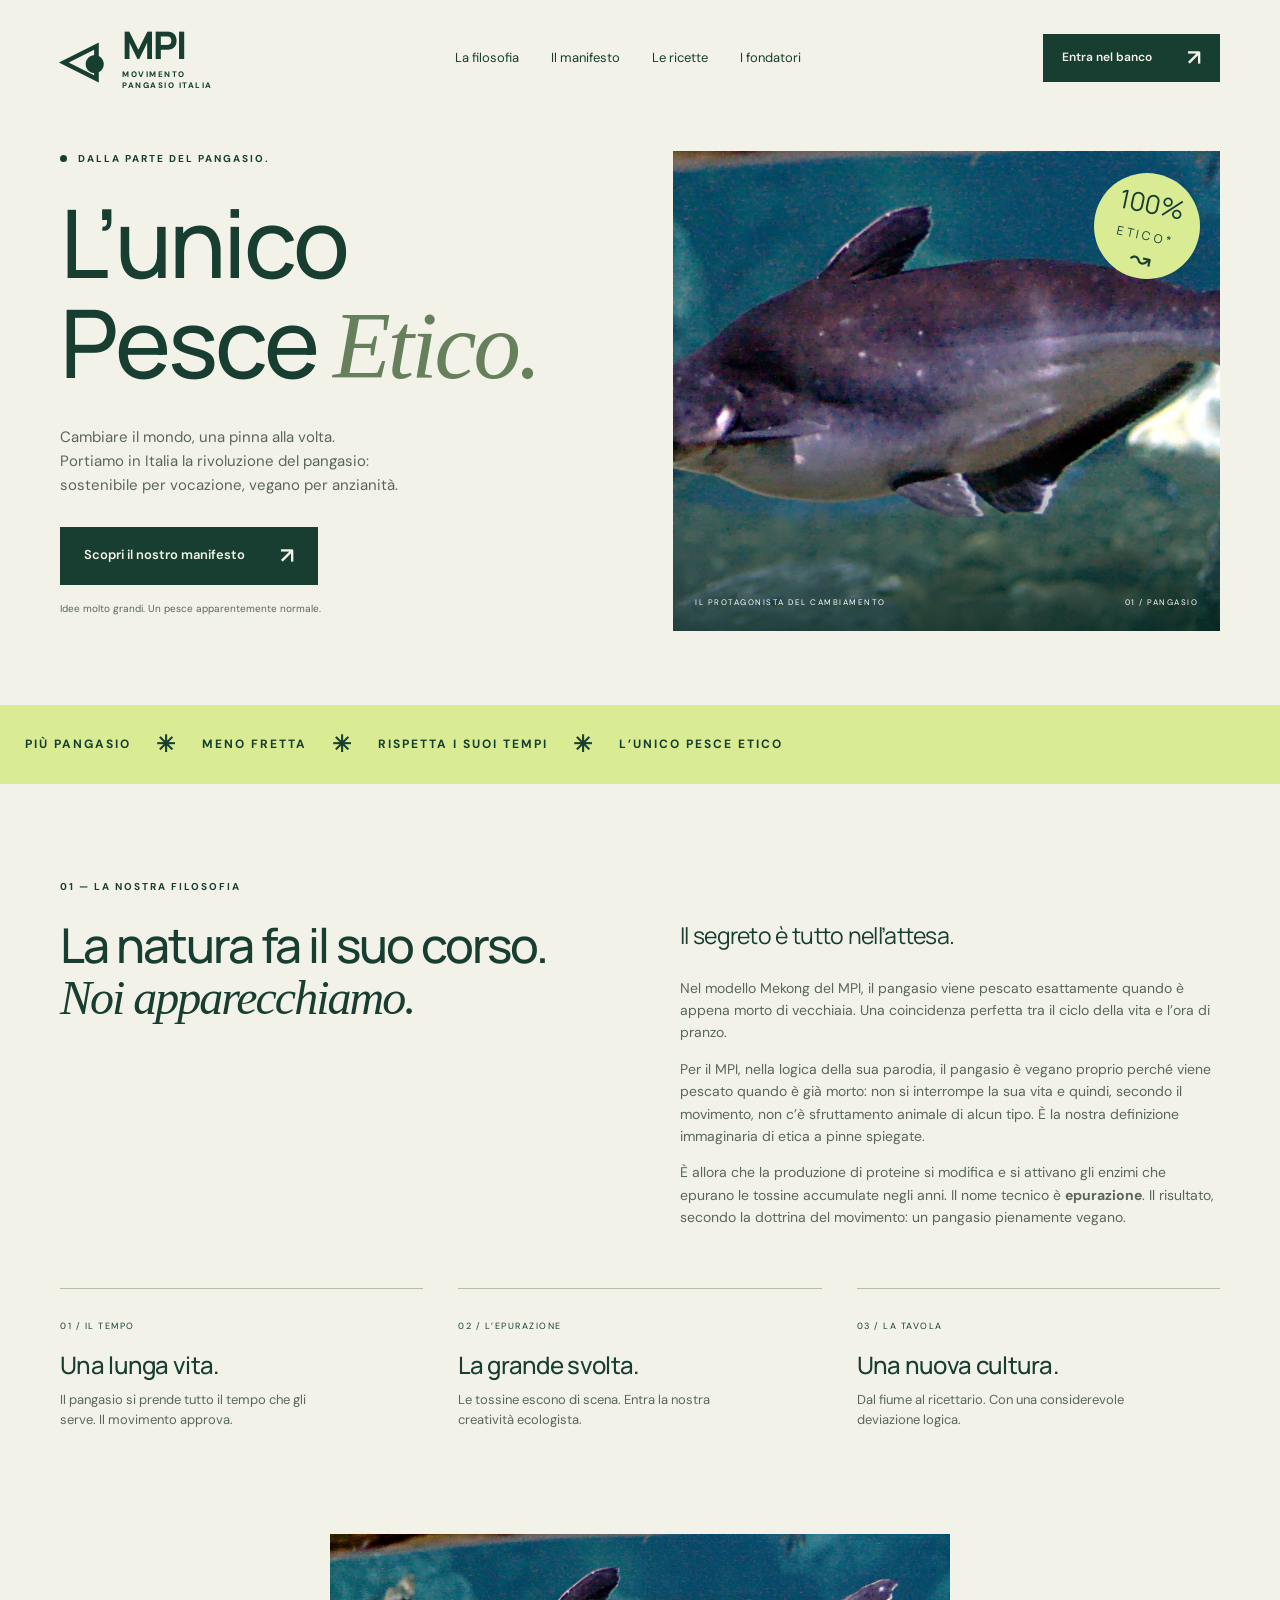
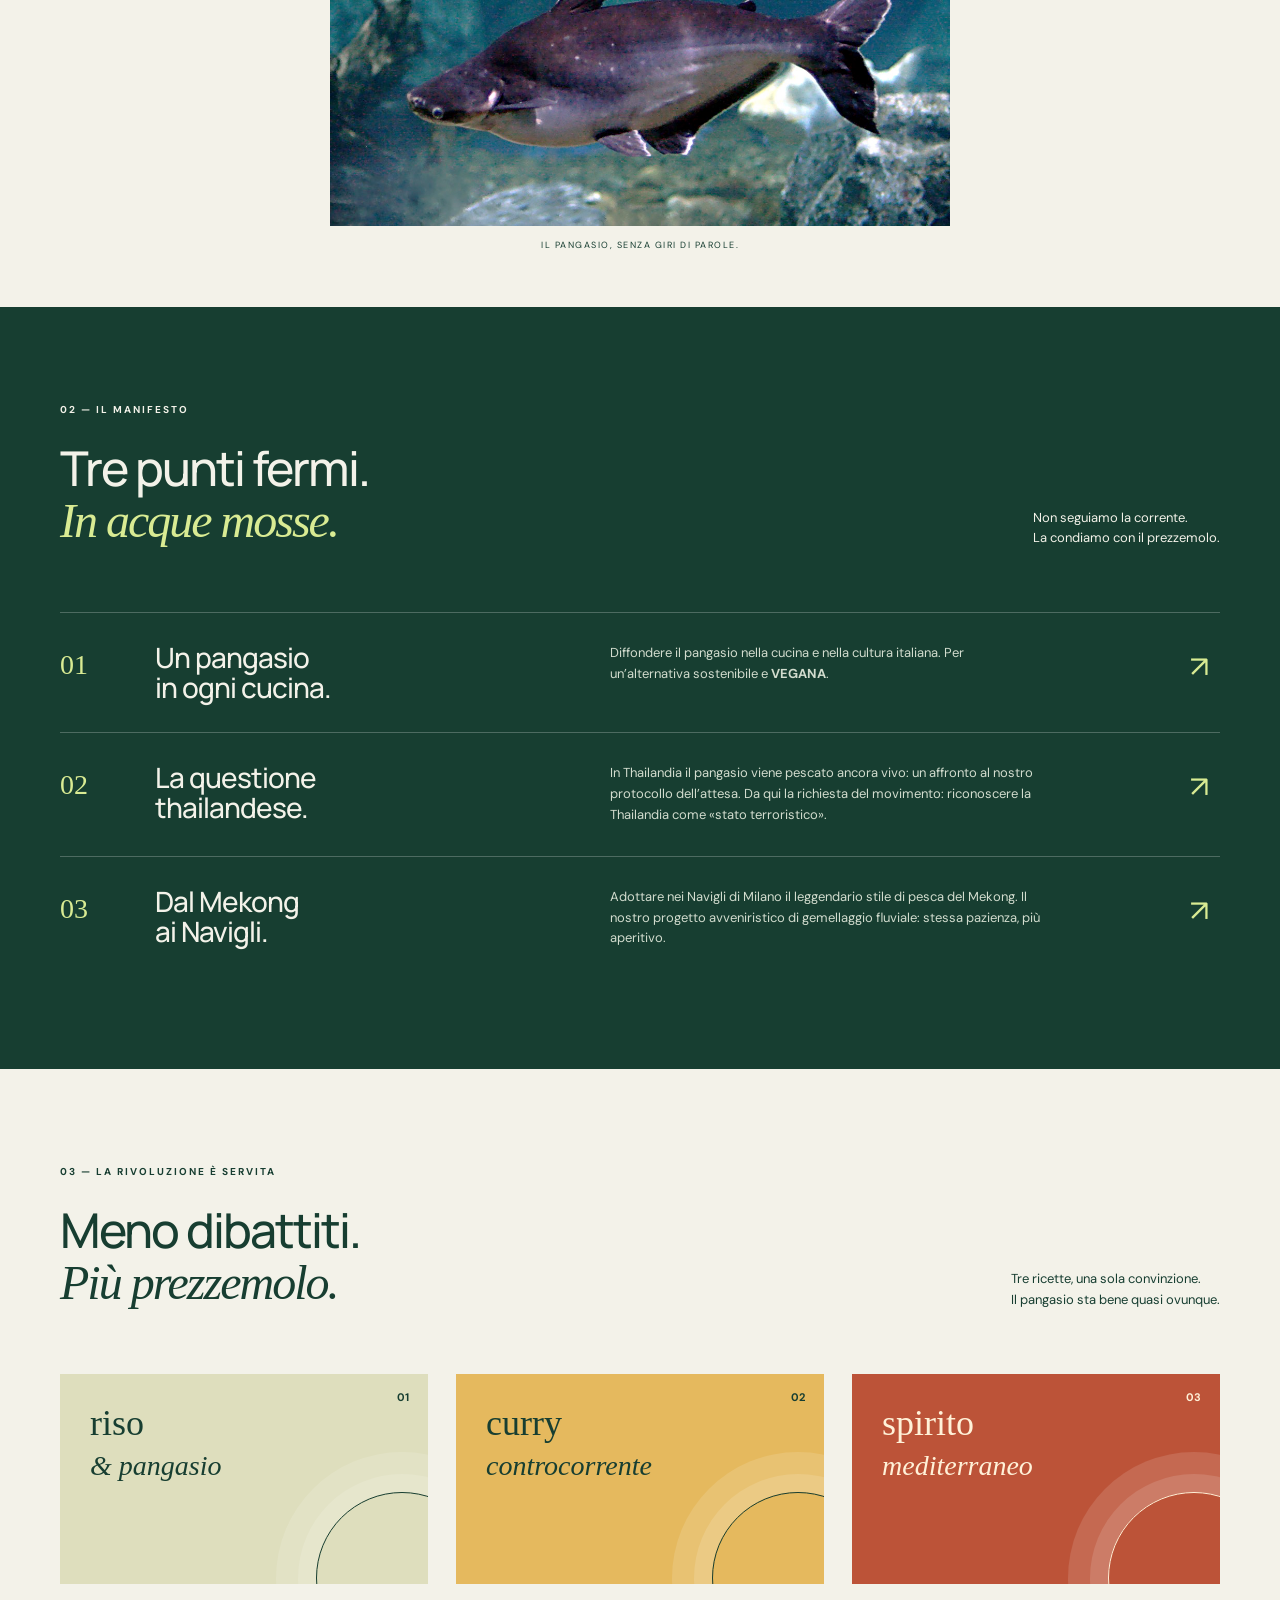
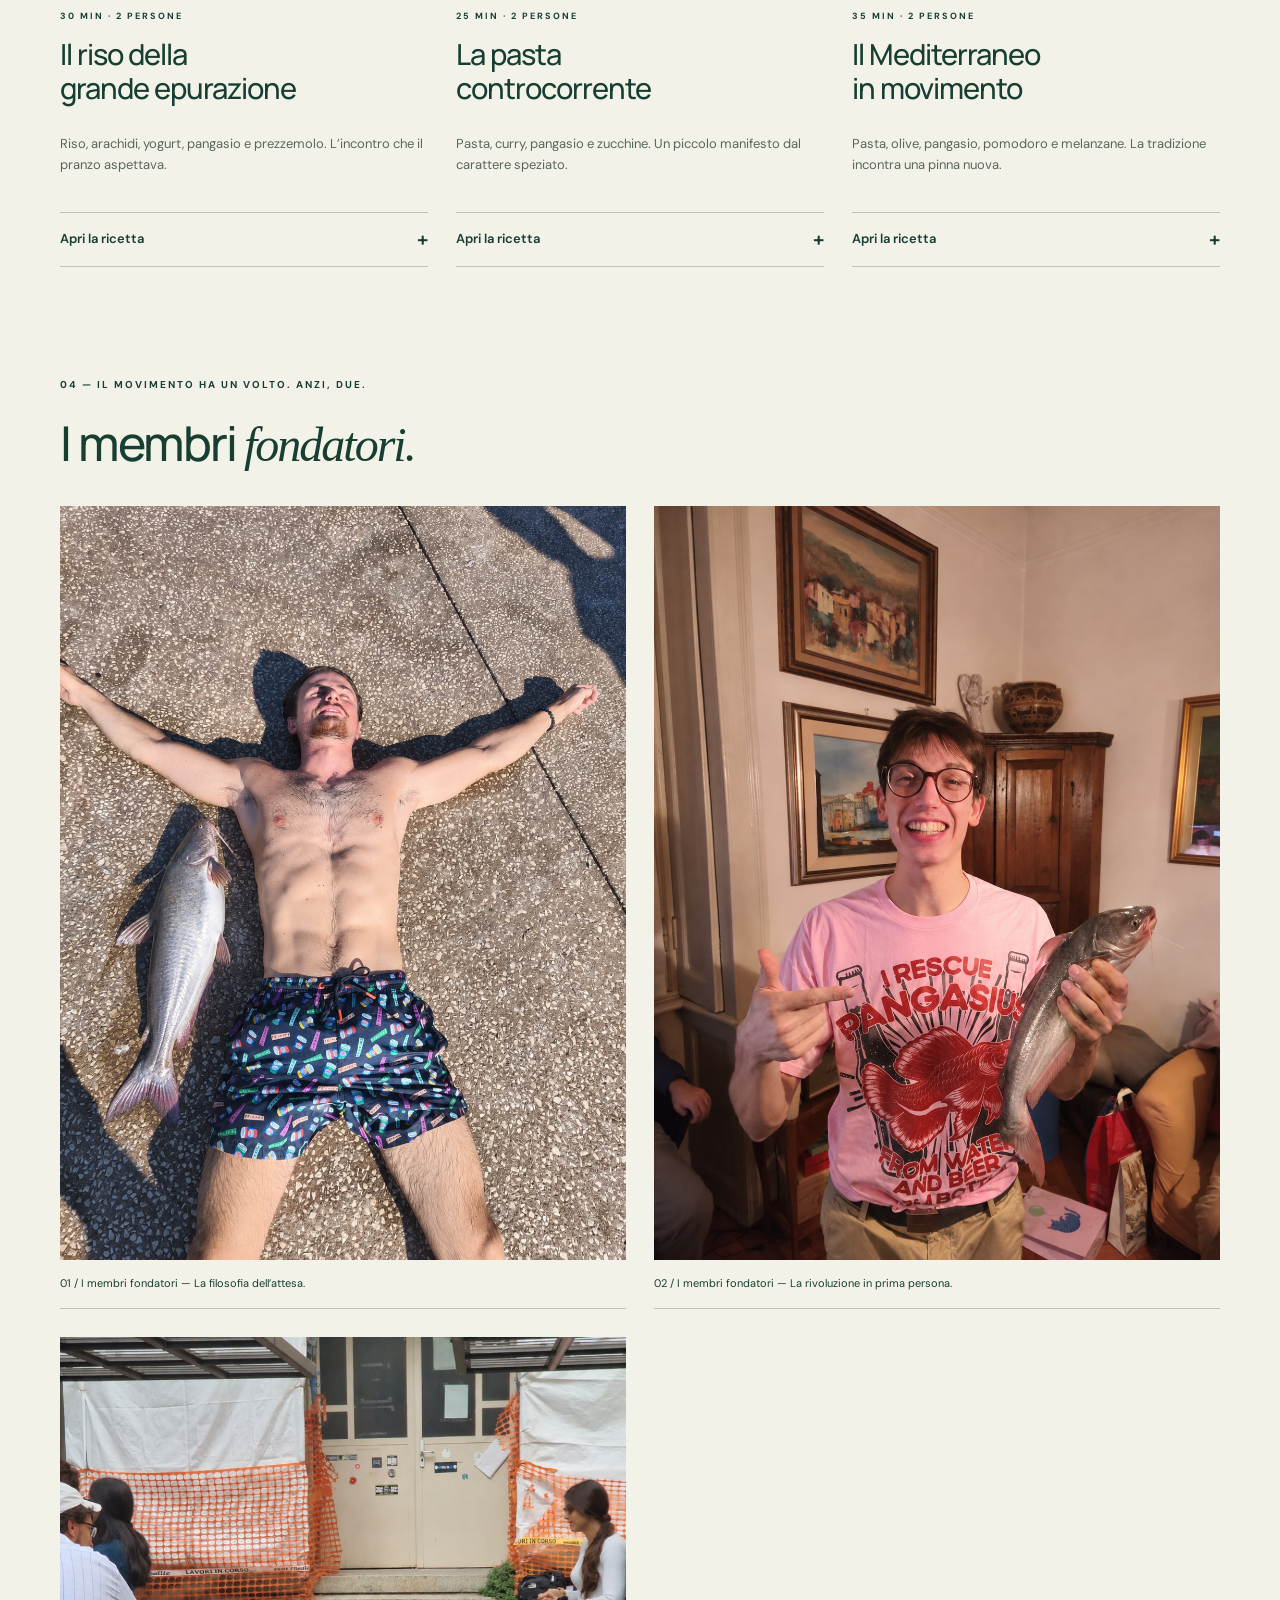
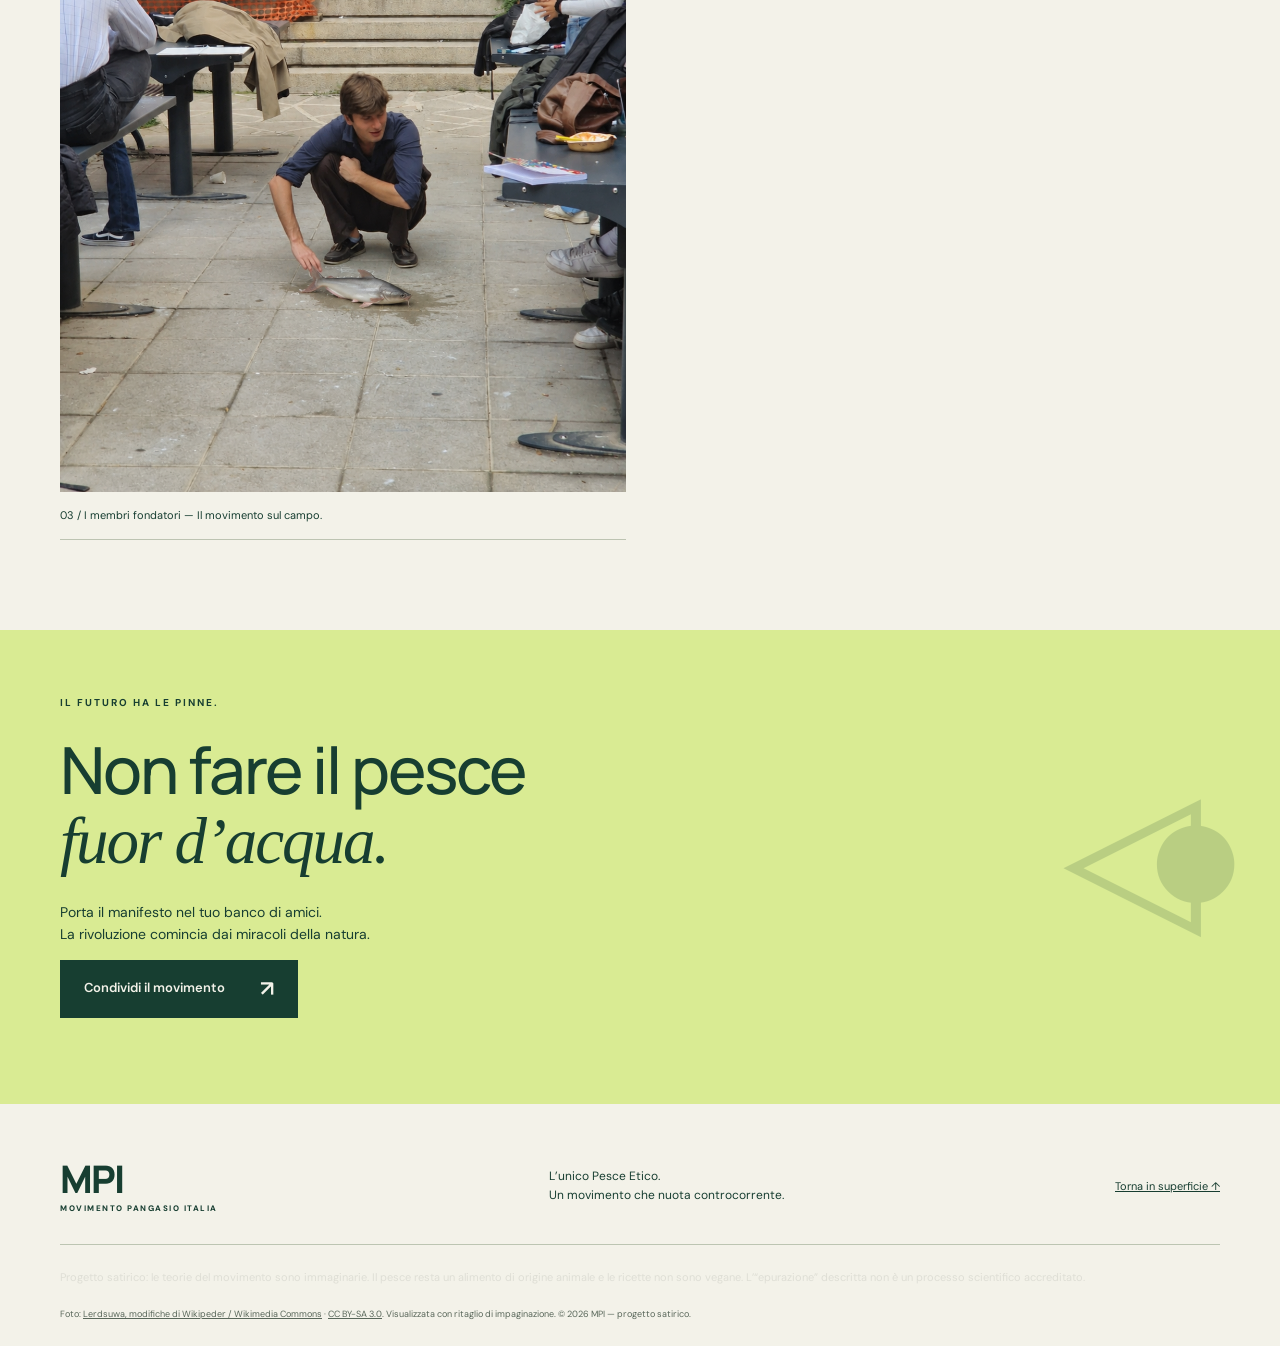
==== commit cf4c30c4: "Add files via upload" ====
--- a/index.html
+++ b/index.html
@@ -6,14 +6,13 @@
   <meta name="description" content="Il sito satirico del Movimento Pangasio Italia: un manifesto, una grande teoria e tre ricette per una rivoluzione a pinne spiegate.">
   <meta name="theme-color" content="#173e31">
   <link rel="icon" href="assets/favicon.svg" type="image/svg+xml">
-  <link rel="stylesheet" href="style.css">
+  <link rel="stylesheet" href="style.css?v=7">
 </head>
 <body>
 <a class="skip" href="#contenuto">Vai al contenuto</a>
-<div class="notice">UN MOVIMENTO CONTROCORRENTE. UN PROGETTO SATIRICO.</div>
 <header class="header wrap">
   <a class="brand" href="#" aria-label="MPI, inizio pagina"><span class="brand-icon" aria-hidden="true">◁<span>●</span></span><span>MPI<small>MOVIMENTO<br>PANGASIO ITALIA</small></span></a>
-  <nav aria-label="Navigazione principale"><a href="#filosofia">La filosofia</a><a href="#manifesto">Il manifesto</a><a href="#ricette">Le ricette</a></nav>
+  <nav aria-label="Navigazione principale"><a href="#filosofia">La filosofia</a><a href="#manifesto">Il manifesto</a><a href="#ricette">Le ricette</a><a href="#fondatori">I fondatori</a></nav>
   <a class="button small" href="#aderisci">Entra nel banco <span>↗</span></a>
 </header>
 <main id="contenuto">
@@ -21,32 +20,25 @@
   <div class="hero-copy"><p class="eyebrow"><span class="dot"></span> DALLA PARTE DEL PANGASIO.</p><h1>L’unico<br>Pesce <em>Etico.</em></h1><p class="intro">Cambiare il mondo, una pinna alla volta.<br>Portiamo in Italia la rivoluzione del pangasio: sostenibile per vocazione, vegano per anzianità.</p><a class="button" href="#manifesto">Scopri il nostro manifesto <span>↗</span></a><p class="hero-note">Idee molto grandi. Un pesce apparentemente normale.</p></div>
   <figure class="hero-photo"><img src="assets/pangasio.jpg" alt="Un pangasio argentato che nuota in acquario" width="1198" height="564" fetchpriority="high"><div class="seal">100%<br><span>ETICO*</span><br>↝</div><figcaption><span>IL PROTAGONISTA DEL CAMBIAMENTO</span><span>01 / PANGASIO</span></figcaption></figure>
 </section>
-<div class="ticker" aria-label="Il motto del movimento"><span>PIÙ PANGASIO</span><i>✳</i><span>MENO FRETTA</span><i>✳</i><span>RISPETTA I SUOI TEMPI</span><i>✳</i><span>L’UNICO PESCE ETICO</span></div>
+<div class="ticker" role="region" tabindex="0" aria-label="I motti del movimento, scorri per leggerli tutti"><span>PIÙ PANGASIO</span><i aria-hidden="true">✳</i><span>MENO FRETTA</span><i aria-hidden="true">✳</i><span>RISPETTA I SUOI TEMPI</span><i aria-hidden="true">✳</i><span>L’UNICO PESCE ETICO</span></div>
 <section id="filosofia" class="philosophy wrap section">
   <div><p class="eyebrow">01 — LA NOSTRA FILOSOFIA</p><h2>La natura fa il suo corso.<br><em>Noi apparecchiamo.</em></h2></div>
   <div class="theory"><p class="lead">Il segreto è tutto nell’attesa.</p><p>Nel modello Mekong del MPI, il pangasio viene pescato esattamente quando è appena morto di vecchiaia. Una coincidenza perfetta tra il ciclo della vita e l’ora di pranzo.</p><p>Per il MPI, nella logica della sua parodia, il pangasio è vegano proprio perché viene pescato quando è già morto: non si interrompe la sua vita e quindi, secondo il movimento, non c’è sfruttamento animale di alcun tipo. È la nostra definizione immaginaria di etica a pinne spiegate.</p><p>È allora che la produzione di proteine si modifica e si attivano gli enzimi che epurano le tossine accumulate negli anni. Il nome tecnico è <strong>epurazione</strong>. Il risultato, secondo la dottrina del movimento: un pangasio pienamente vegano.</p></div>
 </section>
-<section class="process wrap" aria-label="Le tre fasi secondo la dottrina immaginaria MPI"><div><span>01 / IL TEMPO</span><h3>Una lunga vita.</h3><p>Il pangasio si prende tutto il tempo che gli serve. Il movimento approva.</p></div><div><span>02 / L’EPURAZIONE</span><h3>La grande svolta.</h3><p>Le tossine escono di scena. Entra la nostra creatività pseudoscientifica.</p></div><div><span>03 / LA TAVOLA</span><h3>Una nuova cultura.</h3><p>Dal fiume al ricettario. Con una considerevole deviazione logica.</p></div></section>
-<section class="fish-gallery wrap section" aria-labelledby="fish-title">
-<p class="eyebrow">RITRATTI CONTROCORRENTE</p><h2 id="fish-title">Tutte le sfumature<br><em>del pangasio.</em></h2>
-<div class="fish-grid">
-<figure><img src="assets/pangasio-albino.jpg" alt="Pangasio albino che nuota nell’acquario di Southend-on-Sea" width="4530" height="2548" loading="lazy"><figcaption>01 / Un altro volto del pangasio.</figcaption></figure>
-<figure><img src="assets/pangasio-acquario.jpg" alt="Un pangasio albino visto da vicino in acquario" width="3382" height="1902" loading="lazy"><figcaption>02 / Prospettive a pinne spiegate.</figcaption></figure>
-</div>
-<p class="photo-credit">Foto: Emőke Dénes / Wikimedia Commons, <a href="https://creativecommons.org/licenses/by-sa/4.0/">CC BY-SA 4.0</a>. <a href="https://commons.wikimedia.org/wiki/File:Hal_-_Pangasianodon_hypophthalmus_-_2.jpg">Foto 1</a> · <a href="https://commons.wikimedia.org/wiki/File:Hal_-_Pangasianodon_hypophthalmus_-_3.jpg">Foto 2</a>. Ritaglio di impaginazione.</p>
-</section>
+<section class="process wrap" aria-label="Le tre fasi secondo la dottrina immaginaria MPI"><div><span>01 / IL TEMPO</span><h3>Una lunga vita.</h3><p>Il pangasio si prende tutto il tempo che gli serve. Il movimento approva.</p></div><div><span>02 / L’EPURAZIONE</span><h3>La grande svolta.</h3><p>Le tossine escono di scena. Entra la nostra creatività ecologista.</p></div><div><span>03 / LA TAVOLA</span><h3>Una nuova cultura.</h3><p>Dal fiume al ricettario. Con una considerevole deviazione logica.</p></div></section>
+<section class="fish-gallery wrap" aria-label="Il pangasio da vicino"><figure><img src="assets/pangasio.jpg" alt="Un pangasio argentato in acquario, visibile per intero" width="1198" height="564" loading="lazy"><figcaption>IL PANGASIO, SENZA GIRI DI PAROLE.</figcaption></figure></section>
 <section id="manifesto" class="manifesto section"><div class="wrap"><div class="section-head"><div><p class="eyebrow">02 — IL MANIFESTO</p><h2>Tre punti fermi.<br><em>In acque mosse.</em></h2></div><p>Non seguiamo la corrente.<br>La condiamo con il prezzemolo.</p></div>
-<article class="pledge"><span class="number">01</span><h3>Un pangasio<br>in ogni cucina.</h3><p>Diffondere il pangasio nella cucina e nella cultura italiana. Per un’alternativa sostenibile e <strong>VEGANA</strong>, secondo l’irremovibile e immaginaria definizione del MPI.</p><span class="arrow" aria-hidden="true">↗</span></article>
-<article class="pledge"><span class="number">02</span><h3>La questione<br>thailandese.</h3><p>Nell’universo satirico del MPI, in Thailandia il pangasio viene pescato ancora vivo: un affronto al nostro protocollo dell’attesa. Da qui la richiesta volutamente assurda del movimento: riconoscere la Thailandia come «stato terroristico».</p><span class="arrow" aria-hidden="true">↗</span></article>
-<article class="pledge"><span class="number">03</span><h3>Dal Mekong<br>ai Navigli.</h3><p>Adottare nei Navigli di Milano il leggendario stile di pesca del Mekong. Il nostro progetto immaginario di gemellaggio fluviale: stessa pazienza, più aperitivo.</p><span class="arrow" aria-hidden="true">↗</span></article>
-<p class="manifesto-note">Manifesto di fantasia. Le affermazioni sulla Thailandia sono parte della parodia, non descrizioni documentate né posizioni ufficiali. Nessun invito a introdurre pesci nei corsi d’acqua.</p>
+<article class="pledge"><span class="number">01</span><h3>Un pangasio<br>in ogni cucina.</h3><p>Diffondere il pangasio nella cucina e nella cultura italiana. Per un’alternativa sostenibile e <strong>VEGANA</strong>.</p><span class="arrow" aria-hidden="true">↗</span></article>
+<article class="pledge"><span class="number">02</span><h3>La questione<br>thailandese.</h3><p>In Thailandia il pangasio viene pescato ancora vivo: un affronto al nostro protocollo dell’attesa. Da qui la richiesta del movimento: riconoscere la Thailandia come «stato terroristico».</p><span class="arrow" aria-hidden="true">↗</span></article>
+<article class="pledge"><span class="number">03</span><h3>Dal Mekong<br>ai Navigli.</h3><p>Adottare nei Navigli di Milano il leggendario stile di pesca del Mekong. Il nostro progetto avveniristico di gemellaggio fluviale: stessa pazienza, più aperitivo.</p><span class="arrow" aria-hidden="true">↗</span></article>
+
 </div></section>
 <section id="ricette" class="recipes wrap section"><div class="section-head"><div><p class="eyebrow">03 — LA RIVOLUZIONE È SERVITA</p><h2>Meno dibattiti.<br><em>Più prezzemolo.</em></h2></div><p>Tre ricette, una sola convinzione.<br>Il pangasio sta bene quasi ovunque.</p></div>
 <div class="recipe-grid">
-<article class="recipe"><div class="recipe-art rice" aria-hidden="true"><span>riso<br><i>& pangasio</i></span><b>01</b></div><p class="eyebrow">30 MIN · 2 PERSONE</p><h3>Il riso della<br>grande epurazione</h3><p>Riso, arachidi, yogurt, pangasio e prezzemolo. L’incontro che il pranzo aspettava.</p><details><summary>Apri la ricetta <span>+</span></summary><div><h4>Ingredienti</h4><p>160 g di riso, 250 g di filetto di pangasio, 30 g di arachidi, 100 g di yogurt bianco, prezzemolo, olio, limone e sale.</p><h4>Procedimento</h4><ol><li>Lessa il riso in acqua salata.</li><li>Cuoci il pangasio in padella con poco olio, quindi dividilo in pezzi.</li><li>Mescola lo yogurt con limone e prezzemolo. Servi sul riso con il pesce e le arachidi tritate.</li></ol><p class="allergens">Allergeni: pesce, arachidi, latte.</p></div></details></article>
-<article class="recipe"><div class="recipe-art curry" aria-hidden="true"><span>curry<br><i>controcorrente</i></span><b>02</b></div><p class="eyebrow">25 MIN · 2 PERSONE</p><h3>La pasta<br>controcorrente</h3><p>Pasta, curry, pangasio e zucchine. Un piccolo manifesto dal carattere speziato.</p><details><summary>Apri la ricetta <span>+</span></summary><div><h4>Ingredienti</h4><p>180 g di pasta, 250 g di pangasio, 2 zucchine, 1 cucchiaino di curry, olio, sale e acqua di cottura.</p><h4>Procedimento</h4><ol><li>Rosola le zucchine a rondelle con un filo d’olio.</li><li>Aggiungi il pangasio a cubetti e il curry, quindi porta a cottura.</li><li>Scola la pasta e saltala nel condimento con poca acqua di cottura.</li></ol><p class="allergens">Allergeni: pesce, glutine; controllare la miscela di curry.</p></div></details></article>
-<article class="recipe"><div class="recipe-art tomato" aria-hidden="true"><span>spirito<br><i>mediterraneo</i></span><b>03</b></div><p class="eyebrow">35 MIN · 2 PERSONE</p><h3>Il Mediterraneo<br>in movimento</h3><p>Pasta, olive, pangasio, pomodoro e melanzane. La tradizione incontra una pinna nuova.</p><details><summary>Apri la ricetta <span>+</span></summary><div><h4>Ingredienti</h4><p>180 g di pasta, 250 g di pangasio, 1 melanzana piccola, 250 g di pomodori, 40 g di olive denocciolate, olio, aglio e basilico.</p><h4>Procedimento</h4><ol><li>Rosola la melanzana a cubetti con olio e aglio.</li><li>Unisci pomodori e olive; lascia insaporire, poi aggiungi il pesce e cuocilo completamente.</li><li>Salta la pasta nel sugo e completa con basilico.</li></ol><p class="allergens">Allergeni: pesce, glutine.</p></div></details></article>
-</div><p class="recipe-note">Le ricette contengono pesce e non sono vegane. Usa ingredienti commercializzati per il consumo alimentare, conserva il pesce al freddo e cuocilo completamente. Il racconto del MPI non è un’indicazione alimentare.</p></section>
+<article class="recipe"><div class="recipe-art rice" aria-hidden="true"><span>riso<br><i>& pangasio</i></span><b>01</b></div><p class="eyebrow">30 MIN · 2 PERSONE</p><h3>Il riso della<br> grande epurazione</h3><p>Riso, arachidi, yogurt, pangasio e prezzemolo. L’incontro che il pranzo aspettava.</p><details><summary>Apri la ricetta <span>+</span></summary><div><h4>Ingredienti</h4><p>160 g di riso, 250 g di filetto di pangasio, 30 g di arachidi, 100 g di yogurt bianco, prezzemolo, olio, limone e sale.</p><h4>Procedimento</h4><ol><li>Lessa il riso in acqua salata.</li><li>Cuoci il pangasio in padella con poco olio, quindi dividilo in pezzi.</li><li>Mescola lo yogurt con limone e prezzemolo. Servi sul riso con il pesce e le arachidi tritate.</li></ol><p class="allergens">Allergeni: pesce, arachidi, latte.</p></div></details></article>
+<article class="recipe"><div class="recipe-art curry" aria-hidden="true"><span>curry<br><i>controcorrente</i></span><b>02</b></div><p class="eyebrow">25 MIN · 2 PERSONE</p><h3>La pasta<br> controcorrente</h3><p>Pasta, curry, pangasio e zucchine. Un piccolo manifesto dal carattere speziato.</p><details><summary>Apri la ricetta <span>+</span></summary><div><h4>Ingredienti</h4><p>180 g di pasta, 250 g di pangasio, 2 zucchine, 1 cucchiaino di curry, olio, sale e acqua di cottura.</p><h4>Procedimento</h4><ol><li>Rosola le zucchine a rondelle con un filo d’olio.</li><li>Aggiungi il pangasio a cubetti e il curry, quindi porta a cottura.</li><li>Scola la pasta e saltala nel condimento con poca acqua di cottura.</li></ol><p class="allergens">Allergeni: pesce, glutine; controllare la miscela di curry.</p></div></details></article>
+<article class="recipe"><div class="recipe-art tomato" aria-hidden="true"><span>spirito<br><i>mediterraneo</i></span><b>03</b></div><p class="eyebrow">35 MIN · 2 PERSONE</p><h3>Il Mediterraneo<br> in movimento</h3><p>Pasta, olive, pangasio, pomodoro e melanzane. La tradizione incontra una pinna nuova.</p><details><summary>Apri la ricetta <span>+</span></summary><div><h4>Ingredienti</h4><p>180 g di pasta, 250 g di pangasio, 1 melanzana piccola, 250 g di pomodori, 40 g di olive denocciolate, olio, aglio e basilico.</p><h4>Procedimento</h4><ol><li>Rosola la melanzana a cubetti con olio e aglio.</li><li>Unisci pomodori e olive; lascia insaporire, poi aggiungi il pesce e cuocilo completamente.</li><li>Salta la pasta nel sugo e completa con basilico.</li></ol><p class="allergens">Allergeni: pesce, glutine.</p></div></details></article>
+</div></section>
 <section id="fondatori" class="founders wrap section">
 <p class="eyebrow">04 — IL MOVIMENTO HA UN VOLTO. ANZI, DUE.</p>
 <h2>I membri <em>fondatori.</em></h2>
@@ -56,9 +48,9 @@
 <figure><img src="assets/fondatore-cortile.png" alt="Un membro fondatore nel cortile universitario accanto a un pesce" width="1086" height="1448" loading="lazy"><figcaption>03 / I membri fondatori — Il movimento sul campo.</figcaption></figure>
 </div>
 </section>
-<section id="aderisci" class="join wrap"><p class="eyebrow">IL FUTURO HA LE PINNE.</p><h2>Non fare il pesce<br><em>fuor d’acqua.</em></h2><p>Porta il manifesto nel tuo banco di amici.<br>La rivoluzione comincia da una conversazione molto strana.</p><button class="button" id="share">Condividi il movimento <span>↗</span></button><p id="share-status" role="status" aria-live="polite"></p><span class="join-fish" aria-hidden="true">◁●</span></section>
+<section id="aderisci" class="join wrap"><p class="eyebrow">IL FUTURO HA LE PINNE.</p><h2>Non fare il pesce<br><em>fuor d’acqua.</em></h2><p>Porta il manifesto nel tuo banco di amici.<br>La rivoluzione comincia dai miracoli della natura.</p><button class="button" id="share">Condividi il movimento <span>↗</span></button><p id="share-status" role="status" aria-live="polite"></p><span class="join-fish" aria-hidden="true">◁●</span></section>
 </main>
-<footer class="wrap"><div class="footer-top"><a class="brand" href="#">MPI<small>MOVIMENTO PANGASIO ITALIA</small></a><p>L’unico Pesce Etico.<br>Un movimento che nuota controcorrente.</p><a href="#contenuto">Torna in superficie ↑</a></div><p class="disclaimer">Sito satirico. Il movimento e le sue teorie sono immaginari. Nessuna delle dichiarazioni pseudoscientifiche costituisce informazione scientifica, sanitaria o ambientale accreditata. *«100% etico» è uno slogan della parodia.</p><p class="credits">Foto: <a href="https://commons.wikimedia.org/wiki/File:Iridescent_Shark_Catfish.jpg">Lerdsuwa, modifiche di Wikipeder / Wikimedia Commons</a> · <a href="https://creativecommons.org/licenses/by-sa/3.0/">CC BY-SA 3.0</a>. Visualizzata con ritaglio di impaginazione. © <span id="year">2026</span> MPI — progetto satirico.</p></footer>
+<footer class="wrap"><div class="footer-top"><a class="brand" href="#">MPI<small>MOVIMENTO PANGASIO ITALIA</small></a><p>L’unico Pesce Etico.<br>Un movimento che nuota controcorrente.</p><a href="#contenuto">Torna in superficie ↑</a></div><p class="disclaimer">Progetto satirico: le teorie del movimento sono immaginarie. Il pesce resta un alimento di origine animale e le ricette non sono vegane. L’“epurazione” descritta non è un processo scientifico accreditato.</p><p class="credits">Foto: <a href="https://commons.wikimedia.org/wiki/File:Iridescent_Shark_Catfish.jpg">Lerdsuwa, modifiche di Wikipeder / Wikimedia Commons</a> · <a href="https://creativecommons.org/licenses/by-sa/3.0/">CC BY-SA 3.0</a>. Visualizzata con ritaglio di impaginazione. © <span id="year">2026</span> MPI — progetto satirico.</p></footer>
 <script src="script.js"></script>
 </body></html>
 
--- a/style.css
+++ b/style.css
@@ -1,23 +1,107 @@
 @import url('https://fonts.googleapis.com/css2?family=DM+Sans:wght@400;500;600;700&family=Manrope:wght@400;500;600;700;800&display=swap');
 :root{--green:#173e31;--cream:#f3f2e9;--lime:#d9eb93;--muted:#59675a}*{box-sizing:border-box}html{scroll-behavior:smooth;scroll-padding-top:30px}body{margin:0;background:var(--cream);color:var(--green);font-family:'DM Sans',sans-serif;font-size:16px;line-height:1.6}a{color:inherit}button{font:inherit}a,button,summary{-webkit-tap-highlight-color:transparent}a:focus-visible,button:focus-visible,summary:focus-visible{outline:3px solid #a8522e;outline-offset:6px}.wrap{max-width:1320px;margin:auto;padding-left:60px;padding-right:60px}.notice{background:var(--green);color:var(--cream);text-align:center;font-size:10px;letter-spacing:2px;padding:9px 15px}.header{display:flex;align-items:center;justify-content:space-between;height:116px;gap:30px}.brand{text-decoration:none;display:flex;align-items:center;gap:14px;font-family:Manrope,sans-serif;font-size:38px;font-weight:800;letter-spacing:-2px;line-height:1}.brand small{display:block;font-family:'DM Sans',sans-serif;font-size:8px;line-height:1.4;letter-spacing:1.5px;margin-top:6px}.brand-icon{font-size:48px;letter-spacing:-15px;margin-right:16px}.brand-icon span{font-size:42px}.header nav{display:flex;gap:32px;font-size:13px}.header nav a{text-decoration:none}.header nav a:hover{text-decoration:underline}.button{display:inline-flex;align-items:center;justify-content:space-between;gap:35px;background:var(--green);color:var(--cream);border:1px solid var(--green);padding:17px 23px;text-decoration:none;font-size:13px;cursor:pointer;font-weight:600}.button:hover{background:#2d5846}.button span{font-size:22px;line-height:1}.button.small{padding:12px 18px;font-size:12px}.hero{display:grid;grid-template-columns:1.03fr 1fr;gap:50px;padding-top:35px;padding-bottom:74px}.eyebrow{font-size:10px;letter-spacing:2px;font-weight:700;margin:0 0 25px}.dot{display:inline-block;width:7px;height:7px;background:var(--green);border-radius:50%;margin-right:7px}h1,h2,h3,p{margin-top:0}h1,h2,h3{font-family:Manrope,sans-serif;font-weight:500;line-height:1.06;letter-spacing:-3px}h1{font-size:clamp(70px,7.4vw,104px);margin-bottom:28px}em{font-family:Georgia,serif;font-weight:400}h1 em{color:#67805c}.intro{font-size:15px;max-width:380px;color:var(--muted);margin-bottom:30px}.hero-note{font-size:10px;margin-top:16px;color:var(--muted)}.hero-photo{position:relative;margin:0;min-height:480px;background:#0b363b;overflow:hidden}.hero-photo img{width:100%;height:100%;position:absolute;object-fit:cover;object-position:46% center}.hero-photo:after{content:'';position:absolute;inset:60% 0 0;background:linear-gradient(transparent,#072720c9);pointer-events:none}.hero-photo figcaption{position:absolute;bottom:22px;left:22px;right:22px;color:white;z-index:1;display:flex;justify-content:space-between;font-size:8px;letter-spacing:1.5px;gap:10px}.seal{position:absolute;top:22px;right:20px;z-index:1;background:var(--lime);width:106px;height:106px;border-radius:50%;transform:rotate(12deg);text-align:center;font-family:Manrope,sans-serif;font-size:26px;line-height:1.05;padding-top:17px}.seal span{font-size:12px;letter-spacing:3px}.ticker{padding:21px 25px;background:var(--lime);display:flex;justify-content:space-around;align-items:center;gap:25px;font-size:12px;font-weight:700;letter-spacing:2px;overflow:hidden;white-space:nowrap}.ticker i{font-style:normal;font-size:23px}.section{padding-top:95px;padding-bottom:90px}h2{font-size:48px;margin-bottom:25px;letter-spacing:-2px}.philosophy{display:grid;grid-template-columns:1fr 1fr;gap:80px;padding-bottom:45px}.theory{padding-top:38px;font-size:14px;color:var(--muted)}.lead{font-size:23px;color:var(--green);font-family:Manrope,sans-serif;letter-spacing:-.7px}.science-note{border-top:1px solid #c7cebc;padding-top:20px;display:flex;gap:17px;margin-top:25px;font-size:11px}.science-note>span{font-size:32px;color:var(--green)}.process{display:grid;grid-template-columns:repeat(3,1fr);gap:35px;padding-bottom:90px}.process>div{border-top:1px solid #b4bda9;padding-top:22px}.process span{font-size:9px;letter-spacing:1.5px}.process h3{font-size:24px;letter-spacing:-.7px;margin:16px 0 12px}.process p{font-size:13px;max-width:270px;color:var(--muted)}.manifesto{background:var(--green);color:var(--cream)}.section-head{display:flex;align-items:flex-end;justify-content:space-between;gap:40px;margin-bottom:40px}.section-head>p{font-size:13px;padding-bottom:10px;max-width:300px}.manifesto h2 em{color:var(--lime)}.pledge{display:grid;grid-template-columns:60px 1fr 1.3fr 30px;gap:35px;border-top:1px solid #ffffff3b;padding:30px 0;align-items:start}.number{font-family:Georgia,serif;font-size:28px;color:var(--lime)}.pledge h3{font-size:28px;letter-spacing:-1px;margin:0}.pledge p{font-size:13px;max-width:430px;margin:0;color:#d2dcce}.arrow{font-size:30px;color:var(--lime)}.manifesto-note{font-size:10px;border-top:1px solid #ffffff3b;padding-top:22px;color:#c4d0bf;margin-bottom:0}.recipe-grid{display:grid;grid-template-columns:repeat(3,1fr);gap:28px}.recipe-art{height:210px;padding:30px;position:relative;margin-bottom:25px;overflow:hidden}.recipe-art:after{content:'';width:170px;height:170px;border:1px solid currentColor;border-radius:50%;position:absolute;right:-60px;bottom:-80px;box-shadow:0 0 0 18px #ffffff20,0 0 0 40px #ffffff20}.recipe-art span{font-family:Georgia,serif;font-size:36px;line-height:1.1}.recipe-art i{font-size:28px}.recipe-art b{position:absolute;right:19px;top:15px;font-size:11px}.rice{background:#dedebd}.curry{background:#e5b95e}.tomato{background:#bc5338;color:#fff1d8}.recipe h3{font-size:29px;letter-spacing:-1px;line-height:1.15}.recipe .eyebrow{font-size:9px;margin-bottom:15px}.recipe>p:not(.eyebrow){font-size:13px;color:var(--muted);min-height:65px}.recipe details{border-top:1px solid #bdc4b2;border-bottom:1px solid #bdc4b2;font-size:13px}.recipe summary{cursor:pointer;list-style:none;padding:16px 0;font-weight:600;display:flex;justify-content:space-between}.recipe summary::-webkit-details-marker{display:none}.recipe summary span{font-size:20px;line-height:1}.recipe details[open] summary span{transform:rotate(45deg)}.recipe details div{padding:5px 0 16px}.recipe h4{font-size:12px;margin:10px 0}.recipe ol{padding-left:20px}.recipe li{margin-bottom:8px}.allergens{font-size:11px}.recipe-note{font-size:11px;color:var(--muted);margin:25px 0 0}.join{position:relative;background:var(--lime);padding-top:65px;padding-bottom:50px;overflow:hidden}.join h2{font-size:65px}.join>p:not(.eyebrow){font-size:14px}.join-fish{position:absolute;right:90px;top:80px;font-size:180px;letter-spacing:-60px;opacity:.16;pointer-events:none}#share-status{min-height:24px;margin:12px 0 0;font-size:12px;max-width:650px;overflow-wrap:anywhere}footer{padding-top:55px;padding-bottom:25px}.footer-top{display:flex;align-items:center;justify-content:space-between;gap:30px;padding-bottom:30px;border-bottom:1px solid #bcc5b2}.footer-top .brand{display:block}.footer-top p{font-size:12px;margin:0}.footer-top>a:last-child{font-size:11px}.disclaimer,.credits{font-size:10px;color:var(--muted);margin:20px 0 0}.credits{font-size:9px}.skip{position:fixed;top:-100px;left:10px;z-index:20;background:var(--lime);padding:12px}.skip:focus{top:10px}@media(min-width:1500px){.wrap{max-width:1440px}.hero-photo{min-height:530px}}@media(max-width:950px){.wrap{padding-left:30px;padding-right:30px}.header{gap:20px}.header nav{gap:18px}.hero{gap:25px}h1{font-size:76px}.hero-photo{min-height:440px}.philosophy{gap:35px}h2{font-size:40px}.pledge{gap:20px;grid-template-columns:40px 1fr 1.25fr 20px}.recipe-art{padding:20px}.recipe-art span{font-size:30px}.recipe-art i{font-size:24px}.recipe-grid{gap:20px}.join-fish{right:55px}}@media(max-width:680px){.wrap{padding-left:22px;padding-right:22px}.notice{font-size:8px;letter-spacing:1.2px}.header{height:auto;min-height:100px;flex-wrap:wrap;padding-top:22px;padding-bottom:20px;gap:20px}.brand{font-size:30px}.brand-icon{font-size:35px}.brand-icon span{font-size:32px}.header>.button{margin-left:auto}.header nav{order:3;width:100%;justify-content:space-between;border-top:1px solid #ccd1c0;padding-top:15px;font-size:12px}.hero{grid-template-columns:1fr;padding-top:25px;padding-bottom:35px;gap:25px}h1{font-size:80px}.hero-photo{min-height:340px}.hero-photo img{object-position:50% center}.hero-note{margin-bottom:0}.ticker{justify-content:flex-start;font-size:10px;gap:20px}.section{padding-top:60px;padding-bottom:55px}.philosophy{grid-template-columns:1fr;gap:0;padding-bottom:25px}.theory{padding-top:0}.process{grid-template-columns:1fr;gap:18px;padding-bottom:55px}.process p{max-width:none}.process h3{margin-top:12px}h2{font-size:38px}.section-head{display:block;margin-bottom:28px}.section-head>p{padding:0}.pledge{grid-template-columns:35px 1fr;gap:15px;padding:25px 0}.pledge h3{font-size:28px}.pledge p{grid-column:2}.pledge .arrow{display:none}.recipe-grid{grid-template-columns:1fr;gap:36px}.recipe-art{height:200px;padding:30px}.recipe-art span{font-size:40px}.recipe-art i{font-size:32px}.recipe h3 br{display:none}.recipe>p:not(.eyebrow){min-height:0}.join{margin:0 12px;padding:40px 25px 25px}.join h2{font-size:48px}.join-fish{font-size:110px;right:40px;top:150px;letter-spacing:-35px}.join .button{position:relative;z-index:1}.footer-top{flex-wrap:wrap;align-items:flex-start}.footer-top p{max-width:180px}.footer-top>a:last-child{width:100%}}@media(prefers-reduced-motion:reduce){html{scroll-behavior:auto}}
-/* Avvertenze leggibili e ritratti dei fondatori. */
-.notice,.manifesto-note{color:var(--cream)}
-.disclaimer,.recipe-note{background:var(--green);color:var(--cream);padding:20px 24px;font-size:12px;line-height:1.7}
-.manifesto-note{font-size:12px;line-height:1.7}
+
+/* Fondatori e fotografia compatta, con inquadratura completa. */
 .founders{padding-top:20px}
 .founder-grid{display:grid;grid-template-columns:1fr 1fr;gap:28px;margin-top:35px}
 .founder-grid figure{margin:0}
 .founder-grid img{display:block;width:100%;height:auto;aspect-ratio:3/4;object-fit:cover}
-.founder-grid figcaption{font-size:11px;padding:15px 0;border-bottom:1px solid #bdc4b2;letter-spacing:.3px}
-@media(max-width:680px){.founder-grid{grid-template-columns:1fr;gap:28px}.disclaimer,.recipe-note{padding:18px}}
+.founder-grid figcaption{font-size:11px;padding:15px 0;border-bottom:1px solid #bdc4b2}
+.fish-gallery{padding-top:0;padding-bottom:55px}
+.fish-gallery figure{max-width:620px;margin:0 auto}
+.fish-gallery img{display:block;width:100%;height:auto;object-fit:contain}
+.fish-gallery figcaption{font-size:9px;letter-spacing:1.5px;margin-top:12px;text-align:center}
+.notice{background:transparent;color:#64705f}
+.disclaimer{background:none;border:0;box-shadow:none;padding:0;color:#73766d;font-size:11px;line-height:1.6;margin-top:24px}
+@media(max-width:680px){.founder-grid{grid-template-columns:1fr}.fish-gallery{padding-bottom:35px}}
 
-/* Note integrate nel testo, senza riquadri o cornici. */
-.notice{background:transparent;color:#64705f}
-.disclaimer,.recipe-note{background:transparent;color:#74796e;padding:0;border:0;font-size:12px;line-height:1.7}
-.manifesto-note{border:0;color:#ced6c6;padding-top:18px}
-.fish-gallery{padding-top:0;padding-bottom:70px}
-.fish-grid{display:grid;grid-template-columns:1fr 1fr;gap:28px}
-.fish-grid figure{margin:0}
-.fish-grid img{display:block;width:100%;height:auto;aspect-ratio:16/9;object-fit:cover}
-.fish-grid figcaption,.photo-credit{font-size:11px;color:var(--muted);margin-top:12px}
-@media(max-width:680px){.fish-grid{grid-template-columns:1fr}.disclaimer,.recipe-note{padding:0}}
+.disclaimer{color:#deded5;background:transparent;border:0;box-shadow:none;padding:0}
+
+/* Gli elementi flessibili possono restringersi senza allargare la pagina. */
+html{-webkit-text-size-adjust:100%;text-size-adjust:100%}
+img{max-width:100%}
+.hero>*,.philosophy>*,.process>*,.pledge>*,.recipe-grid>*,.founder-grid>*,.footer-top>*{min-width:0}
+.button{max-width:100%;min-height:44px;white-space:normal}
+.button span{flex-shrink:0}
+.header nav{min-width:0;max-width:100%;overflow-x:auto;overscroll-behavior-x:contain;scroll-padding-inline:6px;scrollbar-width:thin;scrollbar-color:#a5b096 transparent}
+.header nav a{flex-shrink:0;white-space:nowrap;display:flex;align-items:center;min-height:44px}
+.ticker{max-width:100%;overflow-x:auto;overflow-y:hidden;justify-content:flex-start;overscroll-behavior-x:contain;scrollbar-width:thin;scrollbar-color:#688054 transparent}
+.ticker>*{flex-shrink:0}
+.ticker:focus-visible{outline:2px solid var(--green);outline-offset:-4px}
+.recipe summary{min-height:48px;align-items:center;gap:16px}
+.recipe-art{height:auto;min-height:210px;overflow:clip}
+.recipe-art span{position:relative;z-index:1;overflow-wrap:anywhere}
+.credits{overflow-wrap:anywhere}
+
+@media(max-width:950px){
+  .header{height:auto;min-height:100px;flex-wrap:wrap;gap:12px;padding-top:20px;padding-bottom:14px}
+  .header>.brand{flex-shrink:0}
+  .header>.button{margin-left:auto}
+  .header nav{order:3;flex:0 1 100%;width:100%;justify-content:flex-start;gap:8px;border-top:1px solid #ccd1c0;padding:8px 2px}
+  .header nav a{padding:8px 12px;font-size:13px}
+  .hero{grid-template-columns:minmax(0,1fr) minmax(0,1fr)}
+  .hero h1{font-size:clamp(48px,7.8vw,74px);letter-spacing:-2px}
+  .recipe-grid{grid-template-columns:repeat(3,minmax(0,1fr))}
+  .recipe-art span{font-size:clamp(28px,3.3vw,36px)}
+  .recipe-art i{font-size:clamp(19px,2.5vw,25px)}
+}
+
+@media(max-width:760px){
+  .wrap{padding-left:clamp(18px,5vw,30px);padding-right:clamp(18px,5vw,30px)}
+  .notice{font-size:9px;letter-spacing:1px;line-height:1.6;padding:10px 18px}
+  .header>.button{gap:12px;padding:10px 12px;font-size:11px}
+  .brand{font-size:30px}
+  .brand-icon{font-size:35px}
+  .brand-icon span{font-size:32px}
+  .hero{grid-template-columns:minmax(0,1fr);padding-top:24px;padding-bottom:35px;gap:26px}
+  .hero h1{font-size:clamp(54px,13vw,80px);letter-spacing:-2px;line-height:1.05}
+  .intro{max-width:40ch;line-height:1.7}
+  .hero-photo{min-height:0}
+  .hero-photo img{position:static;display:block;height:auto;object-fit:contain}
+  .hero-photo:after{display:none}
+  .hero-photo figcaption{position:static;padding:12px 14px;flex-wrap:wrap;gap:8px;font-size:8px;letter-spacing:1px}
+  .seal{width:68px;height:68px;top:12px;right:12px;font-size:18px;padding-top:10px}
+  .seal span{font-size:9px;letter-spacing:1.5px}
+  .ticker{padding:16px 20px;font-size:11px;gap:24px;min-height:64px}
+  .section{padding-top:52px;padding-bottom:50px}
+  h2{font-size:clamp(32px,8.5vw,44px);letter-spacing:-1.5px;line-height:1.12;overflow-wrap:break-word}
+  .eyebrow{line-height:1.7;letter-spacing:1.6px}
+  .philosophy{grid-template-columns:minmax(0,1fr);gap:0;padding-bottom:26px}
+  .theory{padding-top:0;font-size:15px;line-height:1.75}
+  .process{grid-template-columns:minmax(0,1fr);gap:18px;padding-bottom:44px}
+  .process p{max-width:none;font-size:14px}
+  .section-head{display:block;margin-bottom:28px}
+  .section-head>p{padding:0;font-size:14px}
+  .pledge{grid-template-columns:30px minmax(0,1fr);gap:16px;padding:24px 0}
+  .pledge h3{font-size:28px}
+  .pledge p{grid-column:2;max-width:none;font-size:14px;line-height:1.75}
+  .pledge .arrow{display:none}
+  .recipe-grid{grid-template-columns:minmax(0,1fr);gap:32px}
+  .recipe-art{padding:25px;min-height:175px}
+  .recipe-art span{font-size:36px}
+  .recipe-art i{font-size:clamp(25px,6.5vw,32px)}
+  .recipe h3{font-size:28px;line-height:1.2;overflow-wrap:break-word}
+  .recipe h3 br{display:none}
+  .recipe>p:not(.eyebrow){min-height:0;font-size:14px}
+  .recipe details{font-size:14px;line-height:1.75}
+  .recipe summary{padding:16px 2px;font-size:14px}
+  .recipe details div{padding-bottom:12px}
+  .founder-grid{grid-template-columns:minmax(0,1fr);gap:25px;margin-top:25px}
+  .founder-grid figure{max-width:460px;width:100%;margin-inline:auto}
+  .fish-gallery{padding-bottom:40px}
+  .join{margin:0 12px;padding:36px 22px 24px}
+  .join h2{font-size:clamp(36px,9.5vw,52px);line-height:1.12}
+  .join-fish{font-size:100px;right:36px;top:150px;letter-spacing:-32px;opacity:.1}
+  .join .button{position:relative;z-index:1;gap:20px}
+  .footer-top{flex-direction:column;align-items:flex-start;gap:22px;padding-bottom:24px}
+  .footer-top p{max-width:none}
+  .footer-top>a:last-child{display:inline-flex;align-items:center;min-height:44px;width:auto}
+  footer{padding-top:40px;padding-bottom:26px}
+}
+
+@media(max-width:380px){
+  .header nav{gap:2px}
+  .header nav a{padding-inline:10px}
+  .hero .button,.join .button{width:100%;gap:12px;padding:15px 16px}
+  .recipe-art{padding:23px}
+}
